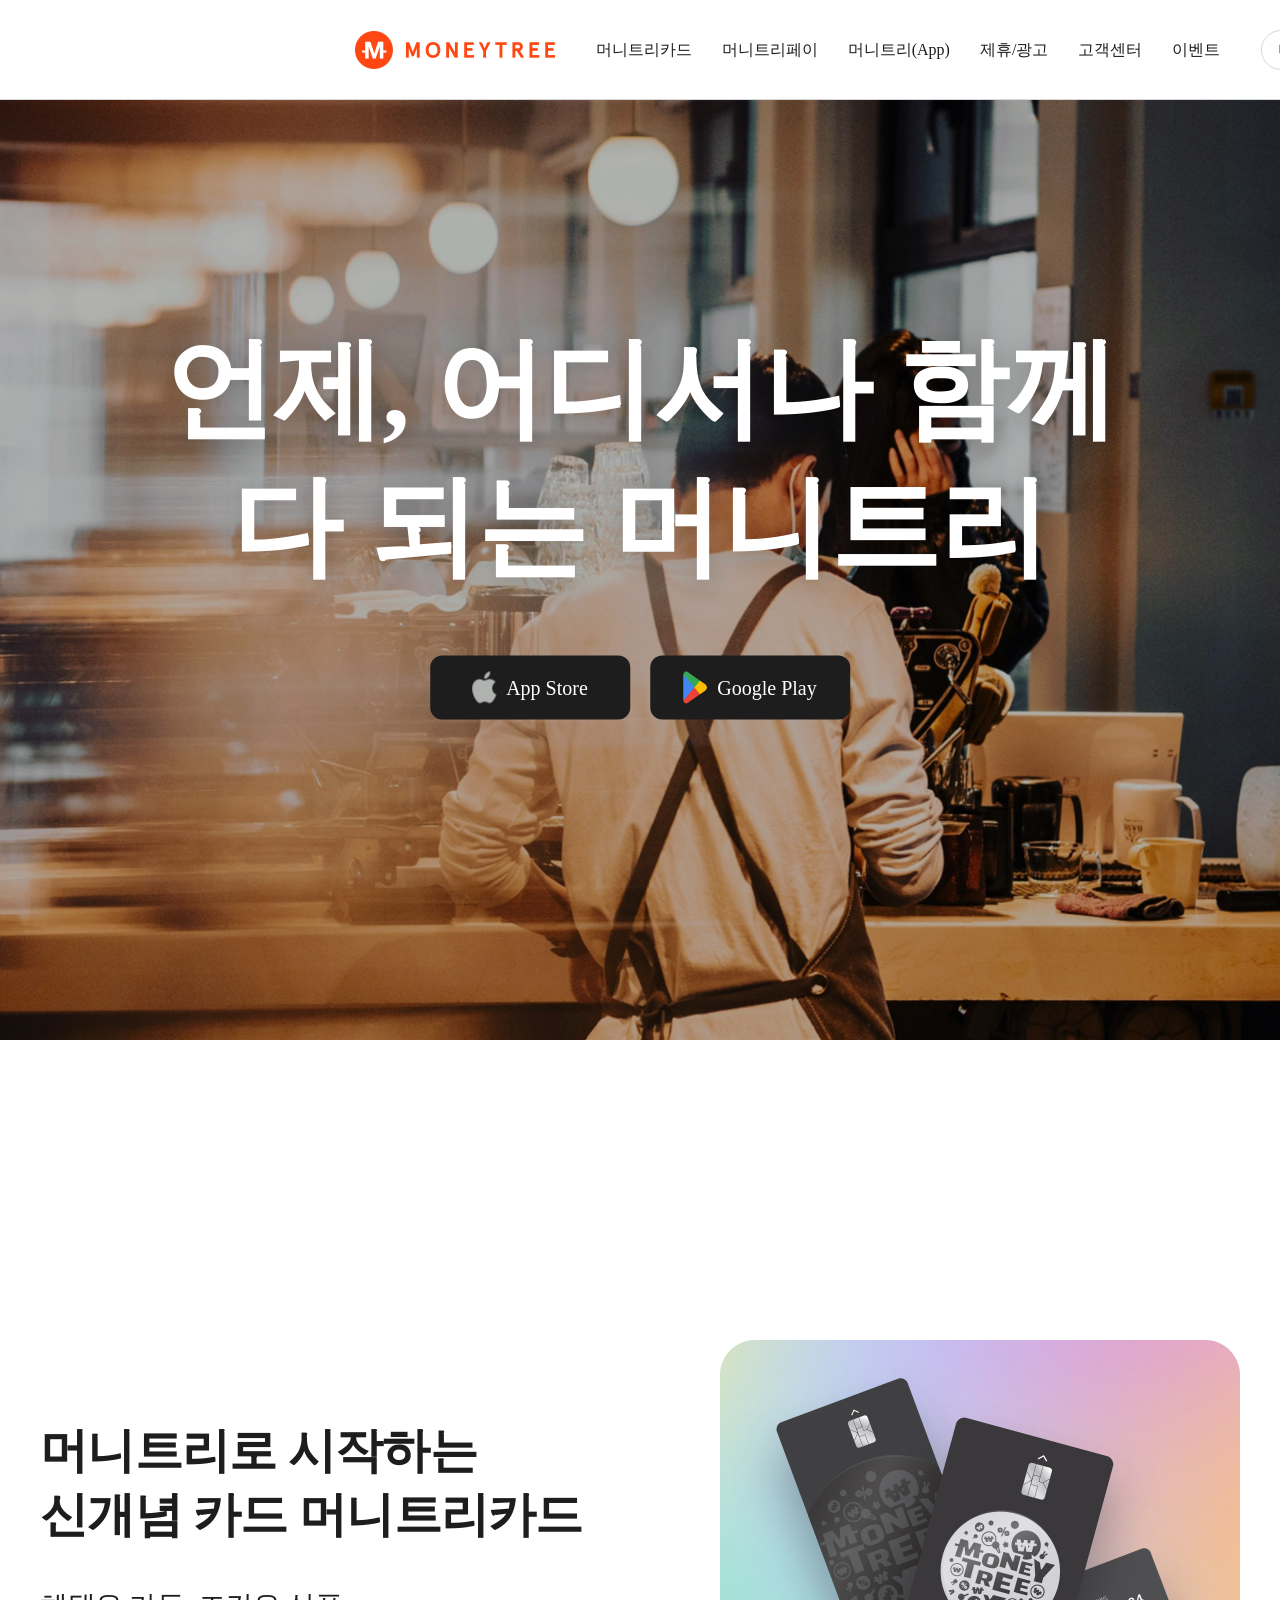
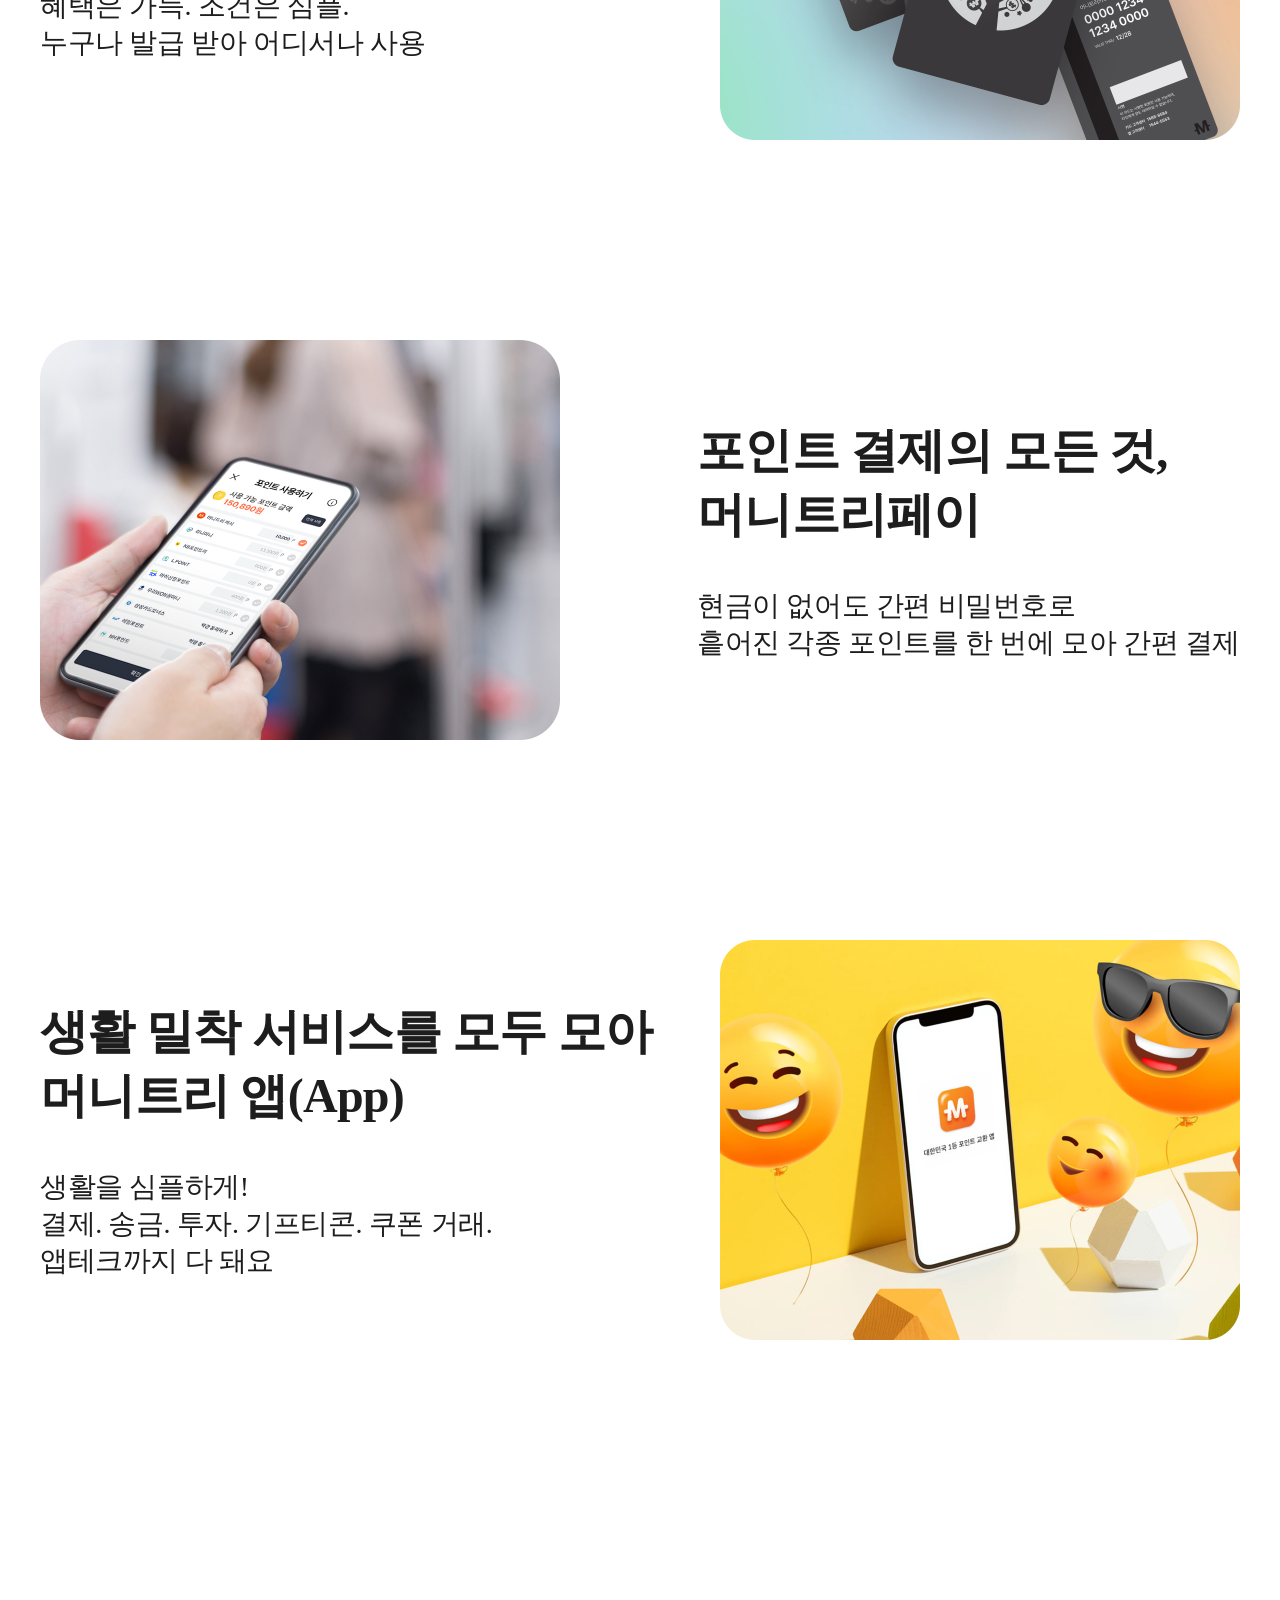
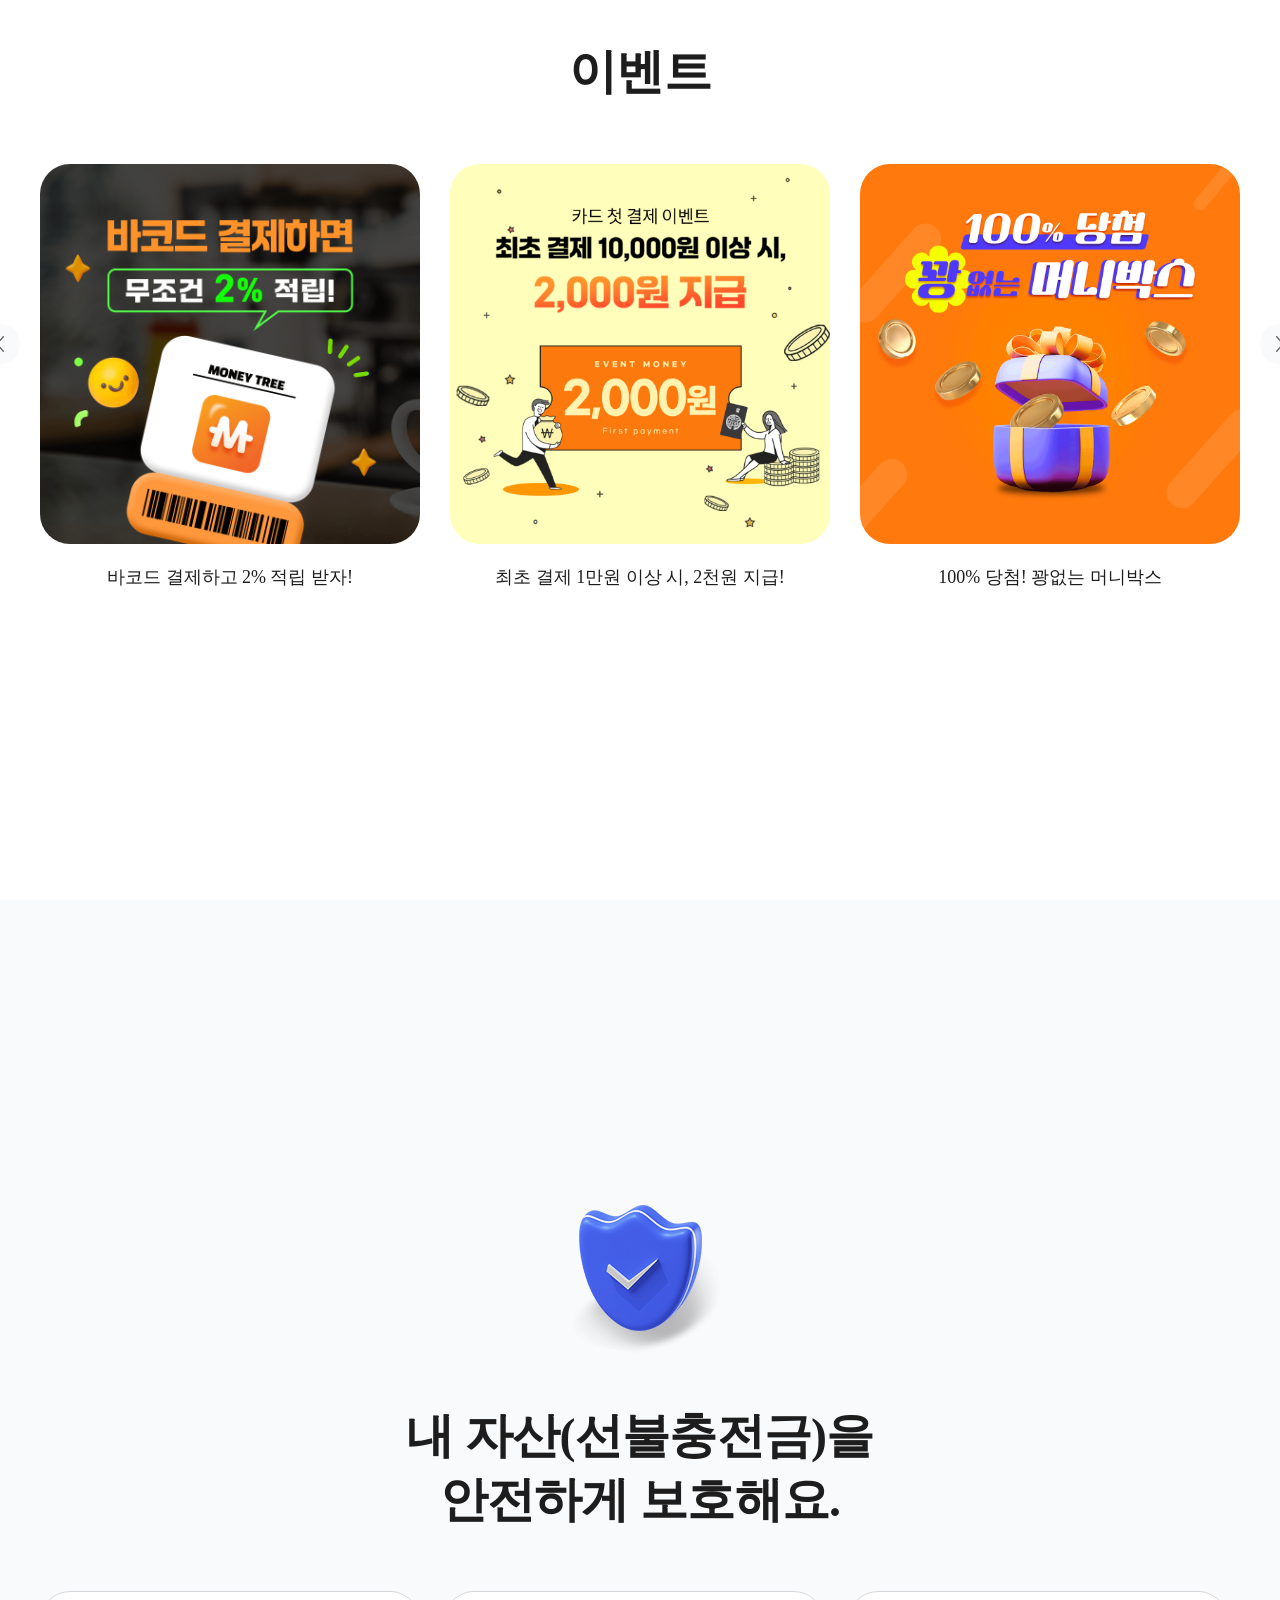
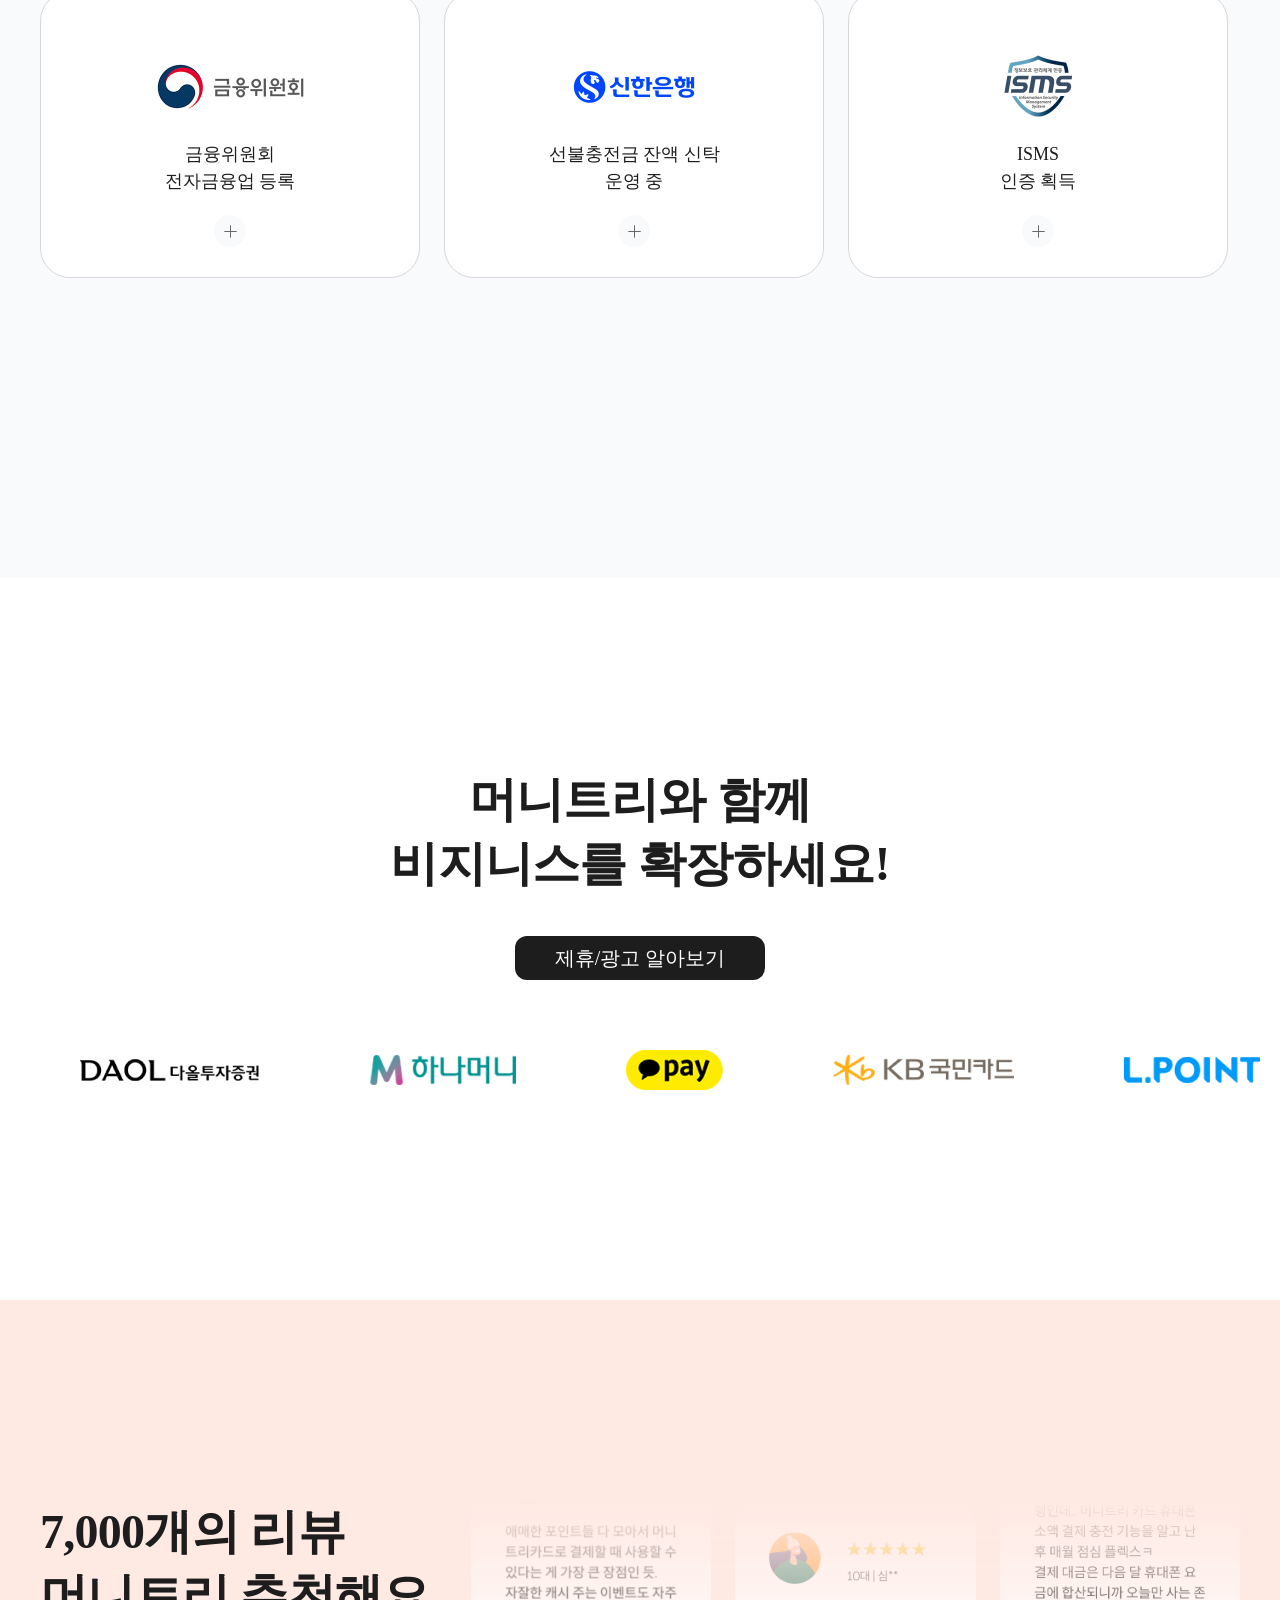
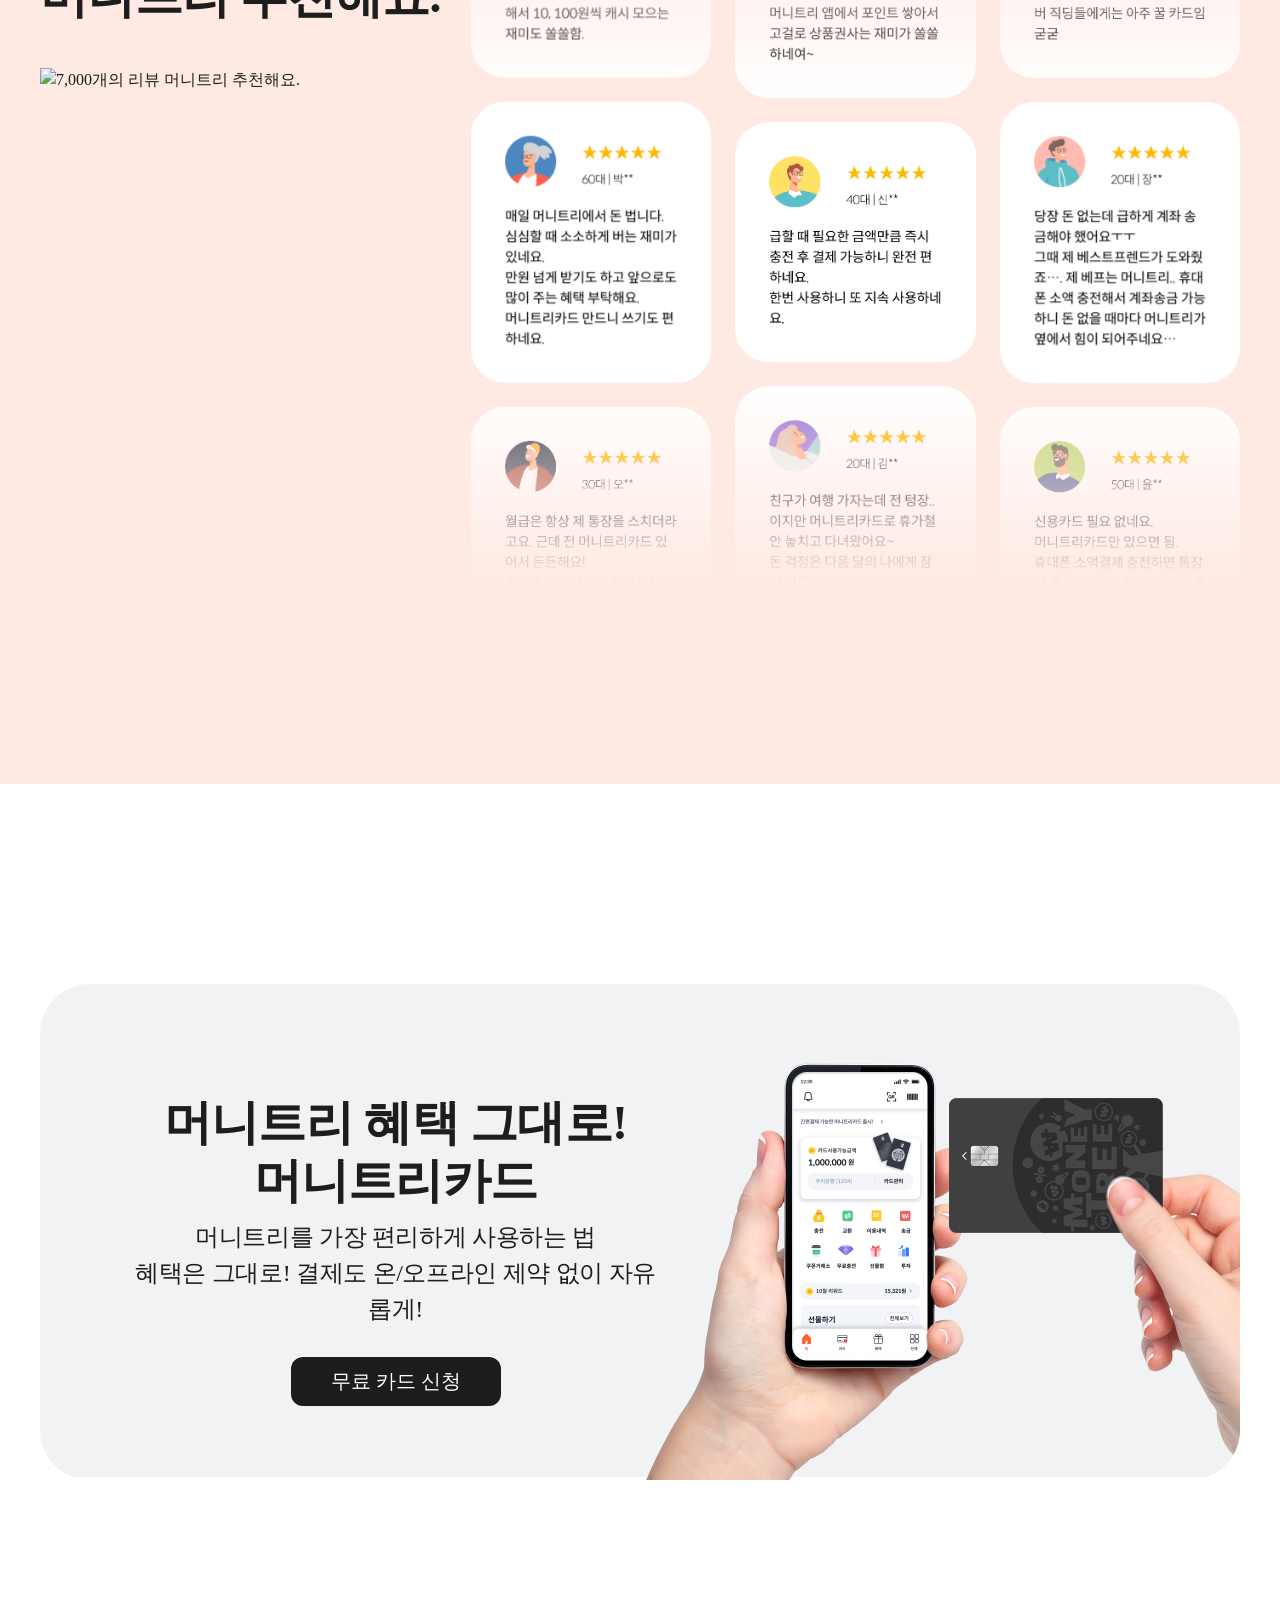
==== index.html @ 2eaa16f2 "Add files via upload" ====
<!DOCTYPE html>
<html lang="ko">

<head>
    <meta charset="UTF-8">
    <meta name="viewport" content="width=device-width, initial-scale=1.0">
    <title>머니트리</title>
    <link rel="stylesheet" href="css/main.css">
    <!-- Link Swiper's CSS -->
    <link rel="stylesheet" href="https://cdn.jsdelivr.net/npm/swiper@11/swiper-bundle.min.css" />
    <link href="https://unpkg.com/aos@2.3.1/dist/aos.css" rel="stylesheet">

    <script src="lib/jquery-3.7.1.min.js"></script>
    <!-- Swiper JS -->
    <script src="https://cdn.jsdelivr.net/npm/swiper@11/swiper-bundle.min.js"></script>
    <script src="https://unpkg.com/aos@2.3.1/dist/aos.js"></script>
    <script>
        $(function () {
            AOS.init({
                duration: 800
            });

            $('.section-03 .item_wrap .item a').on('click', function(){
                var $item = $(this).closest('.item');
                $item.find('.item_active').toggleClass('active');
                $(this).toggleClass('rotate');
                event.preventDefault();
            });//click end

            var swiper = new Swiper(".swiperMain", {
                effect: "fade",
                autoplay: {
                    delay: 3000,
                    disableOnInteraction: false,
                },
            });//swiperMain

            var swiper = new Swiper(".event_slide", {
                slidesPerView: 3,
                spaceBetween: 30,
                loop: true,
                navigation: {
                    nextEl: ".swiper-button-next",
                    prevEl: ".swiper-button-prev",
                },
            });//event_slide

            var swiper = new Swiper(".logo_slide", {
                autoplay: {
                    delay: 0,
                    disableOnInteraction: false,
                },
                slidesPerView: "auto",
                spaceBetween: 30,
                speed: 3000,
                loop: true
            });//logo_slide

            var swiper = new Swiper(".review_slide", {
                autoplay: {
                    delay: 0,
                    disableOnInteraction: false,
                },
                slidesPerView: "auto",
                spaceBetween: 24,
                direction: 'vertical',
                centeredSlides: true,
                freeMode: {
                    enabled: true
                },
                speed: 5000,
                loop: true,
            });//review_slide
        });//script end

    </script>
</head>

<body>
    <header class="header">
        <div class="inner">

            <h1 class="logo">
                <a href="#"><img src="img/logo.png" alt="머니트리"></a>
            </h1><!-- .logo end -->

            <nav class="nav">
                <ul class="gnb">
                    <li><a href="#">머니트리카드</a></li>
                    <li><a href="#">머니트리페이</a></li>
                    <li><a href="#">머니트리(App)</a></li>
                    <li><a href="#">제휴/광고</a></li>
                    <li><a href="#">고객센터</a></li>
                    <li><a href="#">이벤트</a></li>
                </ul><!-- .gnb end -->
            </nav><!-- .nav end -->

            <div class="btn_wrap">
                <a href="#">머니트리카드 신청</a>
                <a href="#">앱 다운로드</a>
            </div><!-- .btn_wrap end -->

        </div><!-- .inner end -->
    </header><!-- .header end -->

    <div class="main_visual">

        <!-- Swiper -->
        <div class="swiper swiperMain">
            <div class="swiper-wrapper">
                <div class="swiper-slide">
                    <img src="img/main_hero1.jpg" alt="언제, 어디서나 함께 다 되는 머니트리">
                </div>

                <div class="swiper-slide">
                    <img src="img/main_hero2.jpg" alt="언제, 어디서나 함께 다 되는 머니트리">
                </div>

                <div class="swiper-slide">
                    <img src="img/main_hero3.jpg" alt="언제, 어디서나 함께 다 되는 머니트리">
                </div>

                <div class="swiper-slide">
                    <img src="img/main_hero4.jpg" alt="언제, 어디서나 함께 다 되는 머니트리">
                </div>
            </div><!-- .swiper-wrapper end -->
        </div><!-- .swiperMain end -->

        <div class="main_text">
            <h2>언제, 어디서나 함께<br>
                다 되는 머니트리</h2>

            <div class="btn_wrap">
                <a href="#">
                    <img src="img/icon_appstore.png" alt="App Store">
                    <span>App Store</span>
                </a>

                <a href="#">
                    <img src="img/icon_playstore.png" alt="Google Play">
                    <span>Google Play</span>
                </a>
            </div><!-- .btn_wrap end -->
        </div><!-- .title_wrap end -->

    </div><!-- .main_visual end -->

    <section class="section section-01">
        <div class="inner item_wrap">

            <div data-aos="fade-up" class="item item-01">
                <div class="title">
                    <h3>머니트리로 시작하는 <br>
                        신개념 카드 머니트리카드</h3>
                    <p>혜택은 가득. 조건은 심플. <br>
                        누구나 발급 받아 어디서나 사용</p>
                </div><!-- .title end -->

                <div class="image">
                    <img src="img/sec01_01.jpg" alt="">
                </div><!-- .image end -->
            </div><!-- .item-01 end -->

            <div data-aos="fade-up" class="item item-02">
                <div class="title">
                    <h3>포인트 결제의 모든 것, <br>
                        머니트리페이</h3>
                    <p>현금이 없어도 간편 비밀번호로 <br>
                        흩어진 각종 포인트를 한 번에 모아 간편 결제</p>
                </div><!-- .title end -->

                <div class="image">
                    <img src="img/sec01_02.jpg" alt="">
                </div><!-- .image end -->
            </div><!-- .item-02 end -->

            <div data-aos="fade-up" class="item item-03">
                <div class="title">
                    <h3>생활 밀착 서비스를 모두 모아 <br> 머니트리 앱(App)</h3>
                    <p>생활을 심플하게! <br>
                        결제. 송금. 투자. 기프티콘. 쿠폰 거래. <br>
                        앱테크까지 다 돼요</p>
                </div><!-- .title end -->

                <div class="image">
                    <img src="img/sec01_03.jpg" alt="">
                </div><!-- .image end -->
            </div><!-- .item-03 end -->

        </div><!-- .inner end -->
    </section><!-- .section-01 end -->

    <section class="section section-02" data-aos="fade-up">
        <div class="inner">
            <div class="title">
                <h3>이벤트</h3>
            </div><!-- .title end -->

            <div class="item_wrap">
                <div class="swiper event_slide">
                    <div class="swiper-wrapper">
                        <div class="swiper-slide item">
                            <a href="#" class="item_inner">
                                <div class="item_img">
                                    <img src="img/sec02_01.png" alt="바코드 결제하고 2% 적립 받자!">
                                </div>
                                <div class="item_content">
                                    <p>바코드 결제하고 2% 적립 받자!</p>
                                </div>
                            </a>
                        </div>
                        <div class="swiper-slide item">
                            <a href="#" class="item_inner">
                                <div class="item_img">
                                    <img src="img/sec02_02.png" alt="최초 결제 1만원 이상 시, 2천원 지급!">
                                </div>
                                <div class="item_content">
                                    <p>최초 결제 1만원 이상 시, 2천원 지급!</p>
                                </div>
                            </a>
                        </div>
                        <div class="swiper-slide item">
                            <a href="#" class="item_inner">
                                <div class="item_img">
                                    <img src="img/sec02_03.png" alt="100% 당첨! 꽝없는 머니박스">
                                </div>
                                <div class="item_content">
                                    <p>100% 당첨! 꽝없는 머니박스</p>
                                </div>
                            </a>
                        </div>
                        <div class="swiper-slide item">
                            <a href="#" class="item_inner">
                                <div class="item_img">
                                    <img src="img/sec02_04.png" alt="카드 휴대폰 월 자동충전 이벤트">
                                </div>
                                <div class="item_content">
                                    <p>카드 휴대폰 월 자동충전 이벤트</p>
                                </div>
                            </a>
                        </div>
                        <div class="swiper-slide item">
                            <a href="#" class="item_inner">
                                <div class="item_img">
                                    <img src="img/sec02_05.png" alt="카드 백화점 상품권 구매 혜택">
                                </div>
                                <div class="item_content">
                                    <p>카드 백화점 상품권 구매 혜택</p>
                                </div>
                            </a>
                        </div>
                        <div class="swiper-slide item">
                            <a href="#" class="item_inner">
                                <div class="item_img">
                                    <img src="img/sec02_06.png" alt="NH포인트 사용하면 1% 재적립!">
                                </div>
                                <div class="item_content">
                                    <p>NH포인트 사용하면 1% 재적립!</p>
                                </div>
                            </a>
                        </div>
                        <div class="swiper-slide item">
                            <a href="#" class="item_inner">
                                <div class="item_img">
                                    <img src="img/sec02_07.png" alt="매일 매일 100% 당첨! 돌림판 이벤트!">
                                </div>
                                <div class="item_content">
                                    <p>매일 매일 100% 당첨! 돌림판 이벤트!</p>
                                </div>
                            </a>
                        </div>
                        <div class="swiper-slide item">
                            <a href="#" class="item_inner">
                                <div class="item_img">
                                    <img src="img/sec02_08.png" alt="세.상.쉬.운 휴대폰 결제!">
                                </div>
                                <div class="item_content">
                                    <p>세.상.쉬.운 휴대폰 결제!</p>
                                </div>
                            </a>
                        </div>
                        <div class="swiper-slide item">
                            <a href="#" class="item_inner">
                                <div class="item_img">
                                    <img src="img/sec02_09.png" alt="머니트리 친구초대 따블 이벤트!">
                                </div>
                                <div class="item_content">
                                    <p>머니트리 친구초대 따블 이벤트!</p>
                                </div>
                            </a>
                        </div>
                    </div><!-- .swiper-wrapper end -->
                </div><!-- .event_slide end -->

                <div class="event_nav_wrap">
                    <div class="swiper-button-prev nav_prev">
                        <img src="img/icon_arrow_prev.png" alt="">
                    </div>

                    <div class="swiper-button-next nav_next">
                        <img src="img/icon_arrow_next.png" alt="">
                    </div>
                </div><!-- .event_nav_wrap end -->
            </div><!-- .item_wrap end -->

        </div><!-- .inner end -->

    </section><!-- .section-02 end -->

    <section class="section section-03">
        <div class="inner">
            <div class="title">
                <img src="img/section3_img1.png" alt="내 자산(선불충전금)을 안전하게 보호해요.">
                <h3>내 자산(선불충전금)을<br>
                    안전하게 보호해요.</h3>
            </div><!-- .title end -->

            <div class="item_wrap">
                <div class="item">
                    <div class="item_normal">
                        <div class="item_logo">
                            <img src="img/safe_logo1.png" alt="">
                        </div><!-- .item_logo end -->

                        <p>금융위원회<br>
                            전자금융업 등록</p>

                        <a href="#" class="btn"><img src="img/icon_plus.png" alt=""></a>
                    </div><!-- .item_normal end -->

                    <div class="item_active">
                        <div>
                            <span>선불전자지급수단<br>
                                발행 및 관리업</span>
                        </div>
                    </div><!-- .item_active end -->
                </div><!-- .item end -->

                <div class="item">
                    <div class="item_normal">
                        <div class="item_logo">
                            <img src="img/safe_logo2.png" alt="">
                        </div><!-- .item_logo end -->

                        <p>선불충전금 잔액 신탁<br>
                            운영 중
                        </p>

                        <a href="#" class="btn"><img src="img/icon_plus.png" alt=""></a>
                    </div><!-- .item_normal end -->

                    <div class="item_active">
                        <div>
                            <span>특정금전신탁계약 체결<br>
                                위탁자 : 갤럭시아머니트리(주)<br>
                                수탁자 : 주식회사 신한은행</span>
                        </div>
                    </div><!-- .item_active end -->
                </div><!-- .item end -->

                <div class="item">
                    <div class="item_normal">
                        <div class="item_logo">
                            <img src="img/safe_logo3.png" alt="">
                        </div><!-- .item_logo end -->

                        <p>ISMS <br>
                            인증 획득</p>

                        <a href="#" class="btn"><img src="img/icon_plus.png" alt=""></a>
                    </div><!-- .item_normal end -->

                    <div class="item_active">
                        <div>
                            <span>ISMS 인증</span>
                            <span class="small">ISMS란? 한국인터넷진흥원(KISA)이 주관하는 국내 최고 수준의 정보보호 관리체계 인증 중 하나입니다</span>
                        </div>
                    </div><!-- .item_active end -->
                </div><!-- .item end -->
            </div><!-- .item_wrap end -->
        </div><!-- .inner end -->
    </section><!-- .section-03 end -->

    <section class="section section-04">
        <div class="inner" data-aos="fade-up">
            <div class="title">
                <h3>머니트리와 함께<br>
                    비지니스를 확장하세요!</h3>
            </div><!-- .title end -->

            <a href="#" class="btn_color">제휴/광고 알아보기</a>
        </div><!-- .inner end -->

        <div class="image_box" data-aos="fade-up">
            <div class="swiper logo_slide">
                <div class="swiper-wrapper">
                    <div class="swiper-slide partner_logo logo1">
                        <img src="img/new_partner_logo1.png" alt="">
                    </div>
                    <div class="swiper-slide partner_logo logo2">
                        <img src="img/new_partner_logo2.png" alt="">
                    </div>
                    <div class="swiper-slide partner_logo logo3">
                        <img src="img/new_partner_logo3.png" alt="">
                    </div>
                    <div class="swiper-slide partner_logo logo4">
                        <img src="img/new_partner_logo4.png" alt="">
                    </div>
                    <div class="swiper-slide partner_logo logo5">
                        <img src="img/new_partner_logo5.png" alt="">
                    </div>
                    <div class="swiper-slide partner_logo logo6">
                        <img src="img/new_partner_logo6.png" alt="">
                    </div>
                    <div class="swiper-slide partner_logo logo7">
                        <img src="img/new_partner_logo7.png" alt="">
                    </div>
                    <div class="swiper-slide partner_logo logo8">
                        <img src="img/new_partner_logo8.png" alt="">
                    </div>
                    <div class="swiper-slide partner_logo logo9">
                        <img src="img/new_partner_logo9.png" alt="">
                    </div>
                    <div class="swiper-slide partner_logo logo10">
                        <img src="img/new_partner_logo10.png" alt="">
                    </div>
                    <div class="swiper-slide partner_logo logo11">
                        <img src="img/new_partner_logo11.png" alt="">
                    </div>
                    <div class="swiper-slide partner_logo logo12">
                        <img src="img/new_partner_logo12.png" alt="">
                    </div>
                    <div class="swiper-slide partner_logo logo13">
                        <img src="img/new_partner_logo13.png" alt="">
                    </div>
                    <div class="swiper-slide partner_logo logo1">
                        <img src="img/new_partner_logo1.png" alt="">
                    </div>
                    <div class="swiper-slide partner_logo logo2">
                        <img src="img/new_partner_logo2.png" alt="">
                    </div>
                    <div class="swiper-slide partner_logo logo3">
                        <img src="img/new_partner_logo3.png" alt="">
                    </div>
                    <div class="swiper-slide partner_logo logo4">
                        <img src="img/new_partner_logo4.png" alt="">
                    </div>
                    <div class="swiper-slide partner_logo logo5">
                        <img src="img/new_partner_logo5.png" alt="">
                    </div>
                    <div class="swiper-slide partner_logo logo6">
                        <img src="img/new_partner_logo6.png" alt="">
                    </div>
                    <div class="swiper-slide partner_logo logo7">
                        <img src="img/new_partner_logo7.png" alt="">
                    </div>
                    <div class="swiper-slide partner_logo logo8">
                        <img src="img/new_partner_logo8.png" alt="">
                    </div>
                    <div class="swiper-slide partner_logo logo9">
                        <img src="img/new_partner_logo9.png" alt="">
                    </div>
                    <div class="swiper-slide partner_logo logo10">
                        <img src="img/new_partner_logo10.png" alt="">
                    </div>
                    <div class="swiper-slide partner_logo logo11">
                        <img src="img/new_partner_logo11.png" alt="">
                    </div>
                    <div class="swiper-slide partner_logo logo12">
                        <img src="img/new_partner_logo12.png" alt="">
                    </div>
                    <div class="swiper-slide partner_logo logo13">
                        <img src="img/new_partner_logo13.png" alt="">
                    </div>
                </div><!-- .swiper-wrapper end -->
            </div><!-- .logo_slide end -->
        </div><!-- .image_box end -->

    </section><!-- .section-04 end -->

    <section class="section section-05">
        <div class="inner">
            <div class="text_wrap" data-aos="fade-right">
                <div class="title">
                    <h3>7,000개의 리뷰<br>
                        머니트리 추천해요.</h3>
                </div><!-- .title end -->

                <div class="image">
                    <img src="img/section05_img.png" alt="7,000개의 리뷰 머니트리 추천해요.">
                </div><!-- .image end -->
            </div><!-- .text_wrap end -->

            <div class="item_wrap" data-aos="fade-left">
                <div class="swiper review_slide">
                    <div class="swiper-wrapper slide slide1">
                        <div class="swiper-slide review_item"><img src="img/review_img1-1.png" alt="7,000개의 리뷰"></div>
                        <div class="swiper-slide review_item"><img src="img/review_img1-2.png" alt="7,000개의 리뷰"></div>
                        <div class="swiper-slide review_item"><img src="img/review_img1-3.png" alt="7,000개의 리뷰"></div>
                        <div class="swiper-slide review_item"><img src="img/review_img1-4.png" alt="7,000개의 리뷰"></div>
                        <div class="swiper-slide review_item"><img src="img/review_img1-1.png" alt="7,000개의 리뷰"></div>
                        <div class="swiper-slide review_item"><img src="img/review_img1-2.png" alt="7,000개의 리뷰"></div>
                        <div class="swiper-slide review_item"><img src="img/review_img1-3.png" alt="7,000개의 리뷰"></div>
                        <div class="swiper-slide review_item"><img src="img/review_img1-4.png" alt="7,000개의 리뷰"></div>
                    </div><!-- slide1 end -->
                </div><!-- .review_slide_wrap -->

                <div class="swiper review_slide">
                    <div class="swiper-wrapper slide slide2">
                        <div class="swiper-slide review_item"><img src="img/review_img2-1.png" alt="7,000개의 리뷰"></div>
                        <div class="swiper-slide review_item"><img src="img/review_img2-2.png" alt="7,000개의 리뷰"></div>
                        <div class="swiper-slide review_item"><img src="img/review_img2-3.png" alt="7,000개의 리뷰"></div>
                        <div class="swiper-slide review_item"><img src="img/review_img2-4.png" alt="7,000개의 리뷰"></div>
                        <div class="swiper-slide review_item"><img src="img/review_img2-1.png" alt="7,000개의 리뷰"></div>
                        <div class="swiper-slide review_item"><img src="img/review_img2-2.png" alt="7,000개의 리뷰"></div>
                        <div class="swiper-slide review_item"><img src="img/review_img2-3.png" alt="7,000개의 리뷰"></div>
                        <div class="swiper-slide review_item"><img src="img/review_img2-4.png" alt="7,000개의 리뷰"></div>
                    </div><!-- .slide2 end -->
                </div><!-- .review_slide_wrap -->

                <div class="swiper review_slide">
                    <div class="swiper-wrapper slide slide3">
                        <div class="swiper-slide review_item"><img src="img/review_img3-1.png" alt="7,000개의 리뷰"></div>
                        <div class="swiper-slide review_item"><img src="img/review_img3-2.png" alt="7,000개의 리뷰"></div>
                        <div class="swiper-slide review_item"><img src="img/review_img3-3.png" alt="7,000개의 리뷰"></div>
                        <div class="swiper-slide review_item"><img src="img/review_img3-4.png" alt="7,000개의 리뷰"></div>
                        <div class="swiper-slide review_item"><img src="img/review_img3-1.png" alt="7,000개의 리뷰"></div>
                        <div class="swiper-slide review_item"><img src="img/review_img3-2.png" alt="7,000개의 리뷰"></div>
                        <div class="swiper-slide review_item"><img src="img/review_img3-3.png" alt="7,000개의 리뷰"></div>
                        <div class="swiper-slide review_item"><img src="img/review_img3-4.png" alt="7,000개의 리뷰"></div>
                    </div><!-- .slide3 end -->
                </div><!-- .review_slide end -->
            </div><!-- .item_wrap end -->
        </div><!-- .inner end -->
    </section><!-- .sectin-05 end -->

    <section class="section section-06" data-aos="fade-up">
        <div class="inner">
            <div class="image">
                <img src="img/section06_banner_bg.jpg" alt="머니트리 혜택 그대로! 머니트리카드">
            </div><!-- .image end -->

            <div class="text_wrap title">
                <h3>머니트리 혜택 그대로!<br>
                    머니트리카드</h3>

                <p>머니트리를 가장 편리하게 사용하는 법<br>
                    혜택은 그대로! 결제도 온/오프라인 제약 없이 자유롭게!</p>

                <a href="#" class="btn_color">무료 카드 신청</a>
            </div><!-- .text_wrap end -->
        </div><!-- .inner end -->
    </section><!-- .section-06 end -->
</body>

</html>
---- css/main.css ----
@charset "utf-8";
@import url(//spoqa.github.io/spoqa-han-sans/css/SpoqaHanSansNeo.css);

* {
    margin: 0;
    padding: 0;
    box-sizing: border-box;
}

a {
    text-decoration: none;
    color: inherit;
}

li {
    list-style: none;
}

body {
    font-family: 'Spoqa Han Sans Neo';
    font-weight: 400;
    line-height: 1.5;
    color: #1d1d1e;
    font-size: 16px;
    overflow-x: hidden;
}

.section {
    padding-top: 300px
}

.section .inner {
    max-width: 1230px;
    margin: 0 auto;
    padding: 0 15px;
}

.section .title h3 {
    font-size: 48px;
    font-weight: 700;
    line-height: 1.33;
    letter-spacing: -0.72px;
}

.btn_color {
    display: inline-block;
    align-items: center;
    transition: 0.3s;
    padding: 12px 40px;

    border-radius: 12px;
    background-color: #1d1d1e;
    color: #fff;
    font-size: 20px;
    font-weight: 500;
    line-height: 1;
}

.btn_color:hover {
    background-color: #ff6b00;
}

/* header */
.header {
    width: 100%;
    height: 100px;
    background-color: #fff;
    border-bottom: 1px solid #d7d7dc;
    position: fixed;
    top: 0;
    left: 0;
    z-index: 999;
}

.header .inner {
    max-width: 1230px;
    width: 100%;
    height: 100%;

    margin: 0 340px;
    padding: 0 15px;
    display: flex;
    align-items: center;
    justify-content: space-between;
}

.header .inner .logo {
    max-width: 200px;
}

.header .inner .logo img {
    max-width: 200px;
    display: block;
}

.header .inner .nav {
    height: 100%;
}

.header .inner .nav .gnb {
    display: flex;
    column-gap: 30px;
    height: 100%;
}

.header .inner .nav .gnb li {
    font-size: 16px;
    height: 100%;
}

.header .inner .nav .gnb li a {
    display: block;
    height: 100%;
    align-content: center;
}

.header .inner .nav .gnb li a:hover {
    font-weight: 700;
}

.header .inner .btn_wrap {
    display: flex;
    gap: 10px;
}

.header .inner .btn_wrap a {
    height: 40px;
    border: 1px solid #d7d7dc;
    border-radius: 50px;
    display: flex;
    padding: 0 16px;
    align-items: center;
    font-weight: 500;
    transition: 0.3s;
}

.header .inner .btn_wrap a:first-child:hover {
    background-color: #1d1d1e;
    color: #fff;
}

.header .inner .btn_wrap a:last-child {
    background-color: #1d1d1e;
    color: #fff;
}

.header .inner .btn_wrap a:last-child:hover {
    background-color: #ff6b00;
}


/* .main_visual */
.main_visual {
    width: 100vw;
    position: relative;
    padding-top: 100px;
    overflow-x: hidden;
}

.main_visual .swiperMain .swiper-slide {
    height: 940px;
}

.main_visual .swiperMain .swiper-slide img {
    width: 100%;
    height: 100%;
    object-fit: cover;
}

.main_visual .main_text {
    position: absolute;
    top: 50%;
    left: 50%;
    transform: translate(-50%, -50%);
    z-index: 1;
    white-space: nowrap;
}

.main_visual .main_text h2 {
    font-size: 110px;
    font-weight: 700;
    color: #fff;
    text-align: center;
    text-shadow: 0 4px 27px rgba(0, 0, 0, 0.25);

    line-height: 1.25;
    letter-spacing: -1px;
    user-select: none;
}

.main_visual .main_text .btn_wrap {
    height: 64px;
    margin-top: 60px;
    display: flex;
    justify-content: center;
    gap: 20px;
}

.main_visual .main_text .btn_wrap a {
    max-width: 200px;
    width: 100%;
    display: flex;
    gap: 10px;
    justify-content: center;
    background-color: #1d1d1e;
    align-items: center;
    border-radius: 12px;
    transition: 0.3s;
}

.main_visual .main_text .btn_wrap a:hover {
    background-color: #ff6b00;
}

.main_visual .main_text .btn_wrap img {
    width: 24px;
}

.main_visual .main_text .btn_wrap a span {
    color: #fff;
    font-size: 20px;
    font-weight: 500;
}

/* .section-01 */
.section-01 {
    padding-bottom: 100px;
    padding: 300px 0 100px;
}

.section-01 .inner .item {
    display: flex;
    gap: 30px;
    justify-content: space-between;
    align-items: center;
    margin-bottom: 200px;
}

.section-01 .inner .item-02 .title {
    order: 1;
}

.section-01 .inner .item .title {
    white-space: nowrap;
    line-height: 1.33;
    letter-spacing: -0.72px;
}

.section-01 .inner .item .title p {
    margin-top: 40px;
    font-size: 28px;
    letter-spacing: -0.4px;
}

.section-01 .inner .item .image {
    max-width: 520px;
    width: 100%;
}

.section-01 .inner .item .image img {
    width: 100%;
}

@media screen and (max-width:992px) {
    .section .title h3 {
        font-size: 25px;
    }

    .section-01 .inner {
        padding: 100px 0 0;
        margin: 0;
    }

    .section-01 .inner .item {
        max-width: 992px;
        padding: 0 20px;
        flex-direction: column;
        align-items: start;
        gap: 15px;
    }

    .section-01 .inner .item .image {
        max-width: 100%;
        order: -1;
    }

    .section-01 .inner .item .title p {
        font-size: 19px;
        margin-top: 20px;
    }
}

/* .section-02 */
.section-02 {
    padding-top: 0;
}

.section-02 .inner {
    text-align: center;
    padding-bottom: 309px;
}

.section-02 .inner .title {
    margin-bottom: 60px;
}

.section-02 .item_wrap {
    position: relative;
}

.section-02 .inner .event_slide {
    width: 100%;
}

.section-02 .inner .event_slide .item {
    width: 380px;
    margin-right: 30px;
}

.section-02 .inner .event_slide .item_img {
    border-radius: 30px;
    overflow: hidden;
}

.section-02 .inner .event_slide .item img {
    width: 100%;
    object-fit: cover;
    display: block;
    transition: 0.5s;
}

.section-02 .inner .event_slide .item .item_content {
    padding: 20px;
    padding-bottom: 0;
    font-size: 18px;
}

.section-02 .event_slide .item_inner:hover img {
    transform: scale(1.1);
}

.section-02 .swiper-button-next,
.section-02 .swiper-button-prev {
    top: 160px;
    margin-top: 0;
}

.section-02 .swiper-button-next,
.section-02 .swiper-button-prev:hover {
    background-color: #e0e0e0;
}

.section-02 .swiper-button-prev {
    left: -60px;
}

.section-02 .swiper-button-next {
    right: -60px;
}

.section-02 .swiper-button-prev:after,
.section-02 .swiper-button-next:after {
    display: none;
}


.section-02 .event_nav_wrap img {
    max-width: 8px;
}

.section-02 .event_nav_wrap>div {
    width: 40px;
    height: 40px;
    border-radius: 50%;
    background-color: #f9fafb;
}


/* section-03 */
.section-03 {
    background-color: #f9fafb;
    padding: 300px 0;
}

.section-03 .title {
    max-width: 1230px;
    width: 100%;
    margin-bottom: 60px;
}

.section-03 .title img {
    display: block;
    margin: 0 auto 44px;
    max-width: 160px;
}

.section-03 .title h3 {
    text-align: center;
}

.section-03 .item_wrap {
    display: flex;
    gap: 24px;
}

.section-03 .item_wrap .item {
    padding: 60px 0 30px;
    border: 1px solid #d7d7dc;
    border-radius: 30px;
    background-color: #fff;
    width: calc(33% - 16px);
    position: relative;
}

.section-03 .item_wrap .item .item_logo {
    max-width: 160px;
    margin: 0 auto 12px;
}

.section-03 .item_wrap .item .item_logo img {
    width: 100%;
}

.section-03 .item_wrap .item p {
    font-size: 18px;
    margin-bottom: 20px;
    text-align: center;
}

.section-03 .item_wrap .item a {
    width: 32px;
    height: 32px;
    margin: 0 auto;
    display: flex;
    align-items: center;
    justify-content: center;

    background-color: #f9fafb;
    border-radius: 100%;
    position: relative;
    z-index: 9;
    transition: 0.3s;
}

.section-03 .item_wrap .item a.rotate {
    transform: rotate(225deg);
}

.section-03 .item_wrap .item a img {
    max-width: 17px;
    display: block;
}

.section-03 .item_wrap .item .item_active {
    width: 100%;
    height: 100%;
    position: absolute;
    top: 0;
    left: 0;
    padding: 60px 40px 110px;

    background-color: #7f91e8;
    border-radius: 30px;
    text-align: center;
    display: flex;
    flex-wrap: wrap;
    align-items: center;
    justify-content: center;
    opacity: 0;
    transition: 0.3s;
}

.section-03 .item_wrap .item .item_active.active {
    opacity: 1;
}
.section-03 .item_wrap .item .item_active div {
    height: 100%;
    display: flex;
    flex-direction: column;
    align-items: center;
    justify-content: center;
}
.section-03 .item_wrap .item:last-of-type .item_active div {
    justify-content: space-between;
}

.section-03 .item_wrap .item .item_active span {
    font-size: 18px;
    color: #fff;
}

.section-03 .item_wrap .item .item_active .small {
    font-size: 14px;
    font-weight: 300;
}

/* section-04 */
.section-04 {
    padding: 190px 0 200px;
}

.section-04 .inner {
    margin-bottom: 60px;
    text-align: center;
}


.section-04 .inner .btn_color {
    margin-top: 40px;
}

.section-04 .inner .btn a:hover {
    background-color: #ff6b00;
}

.section-04 .image_box .swiper-wrapper {
    width: 100%;
    transition-timing-function: linear;
}

.section-04 .image_box .swiper-wrapper .swiper-slide {
    width: auto;
    max-height: 60px;
    height: 100%;
    margin-left: 80px;
}

.section-04 .image_box .swiper-wrapper .swiper-slide img {
    height: 100%;
}

/* .section-05 */
.section-05 {
    background-color: #ffe9e3;
    padding: 200px 15px;
}

.section-05 .inner {
    display: flex;
    justify-content: space-between;
    gap: 30px;
}

.section-05 .inner .text_wrap {
    flex-shrink: 0;
    text-align: left;
}

.section-05 .inner .text_wrap .image {
    max-width: 320px;
    margin-top: 40px;
}

.section-05 .item_wrap {
    max-height: 684px;
    display: flex;
    gap: 24px;
}

.section-05 .item_wrap::before {
    content: '';
    height: 200px;
    width: 100%;
    position: absolute;
    top: 0;
    display: block;
    z-index: 99;
    background-image: linear-gradient(to top, rgba(255, 233, 227, 0), #ffe9e3);
}

.section-05 .item_wrap::after {
    content: '';
    height: 200px;
    width: 100%;
    position: absolute;
    bottom: 0;
    display: block;
    z-index: 99;
    background-image: linear-gradient(to bottom, rgba(255, 233, 227, 0), #ffe9e3);
}

.section-05 .review_slide {}

.section-05 .review_slide .slide {}

.section-05 .review_slide .review_item {
    border-radius: 40px;
    height: auto;
}

.section-05 .review_slide .review_item:hover {
    box-shadow: 0 12px 20px 0 rgba(0, 0, 0, 0.1);
}

.section-05 .review_slide .review_item img {
    display: block;
    max-width: 100%;
    object-fit: cover;
}


/* section-06 */
.section-06 {
    padding: 200px 0;
}

.section-06 .inner {
    position: relative;
}

.section-06 .inner .image {
    width: 100%;
    border-radius: 50px;
    overflow: hidden;
}

.section-06 blockquote,
body,
canvas,
caption,
center,
cite,
code,
dd,
del,
details,
dfn,
div,
dl,
dt,
em,
embed,
fieldset,
figcaption,
figure,
footer,
form,
h1,
h2,
h3,
h4,
h5,
h6,
header,
hgroup,
html,
i,
iframe,
img,
ins,
kbd,
label,
legend,
li,
main,
mark,
menu,
nav,
object,
ol,
output,
p,
pre,
q,
ruby,
s,
samp,
section,
small,
span,
strike,
strong,
sub,
summary,
sup,
table,
tbody,
td,
tfoot,
th,
thead,
time,
tr,
tt,
u,
ul,
var,
video {
    margin: 0;

    .inner .image img {
        width: 100%;
        height: 100%;
        object-fit: cover;
        display: block;
    }

    .section-06 .inner .title {
        max-width: 711px;
        width: 100%;
        position: absolute;
        top: 0;
        left: 15px;
        padding: 110px 90px;
        flex-shrink: 0;

        text-align: center;
    }

    .section-06 .inner .title h3 {
        line-height: 1.2;
        letter-spacing: -0.7px;
    }

    .section-06 .inner .title p {
        margin-top: 10px;
        font-size: 24px;
        letter-spacing: -0.36px;
    }

    .section-06 .inner .title a {
        margin-top: 30px;
        line-height: 1.25;
    }
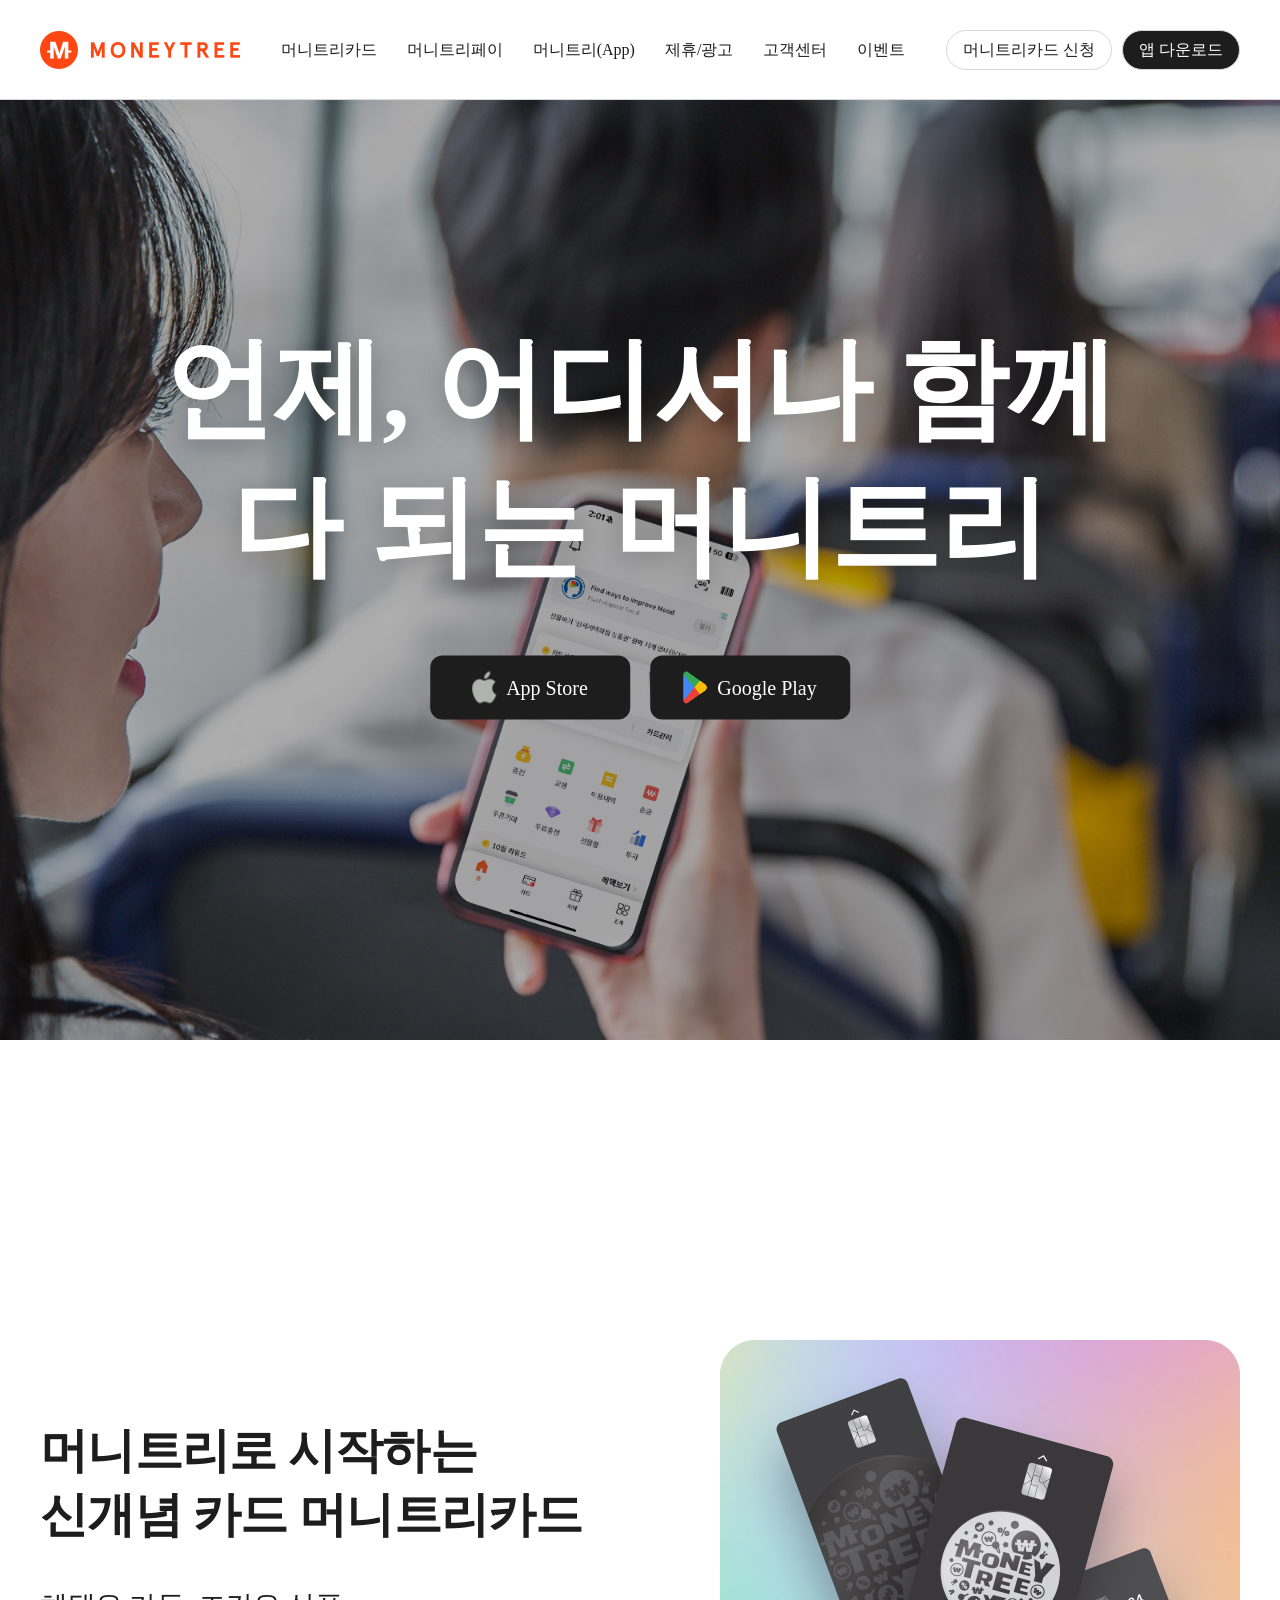
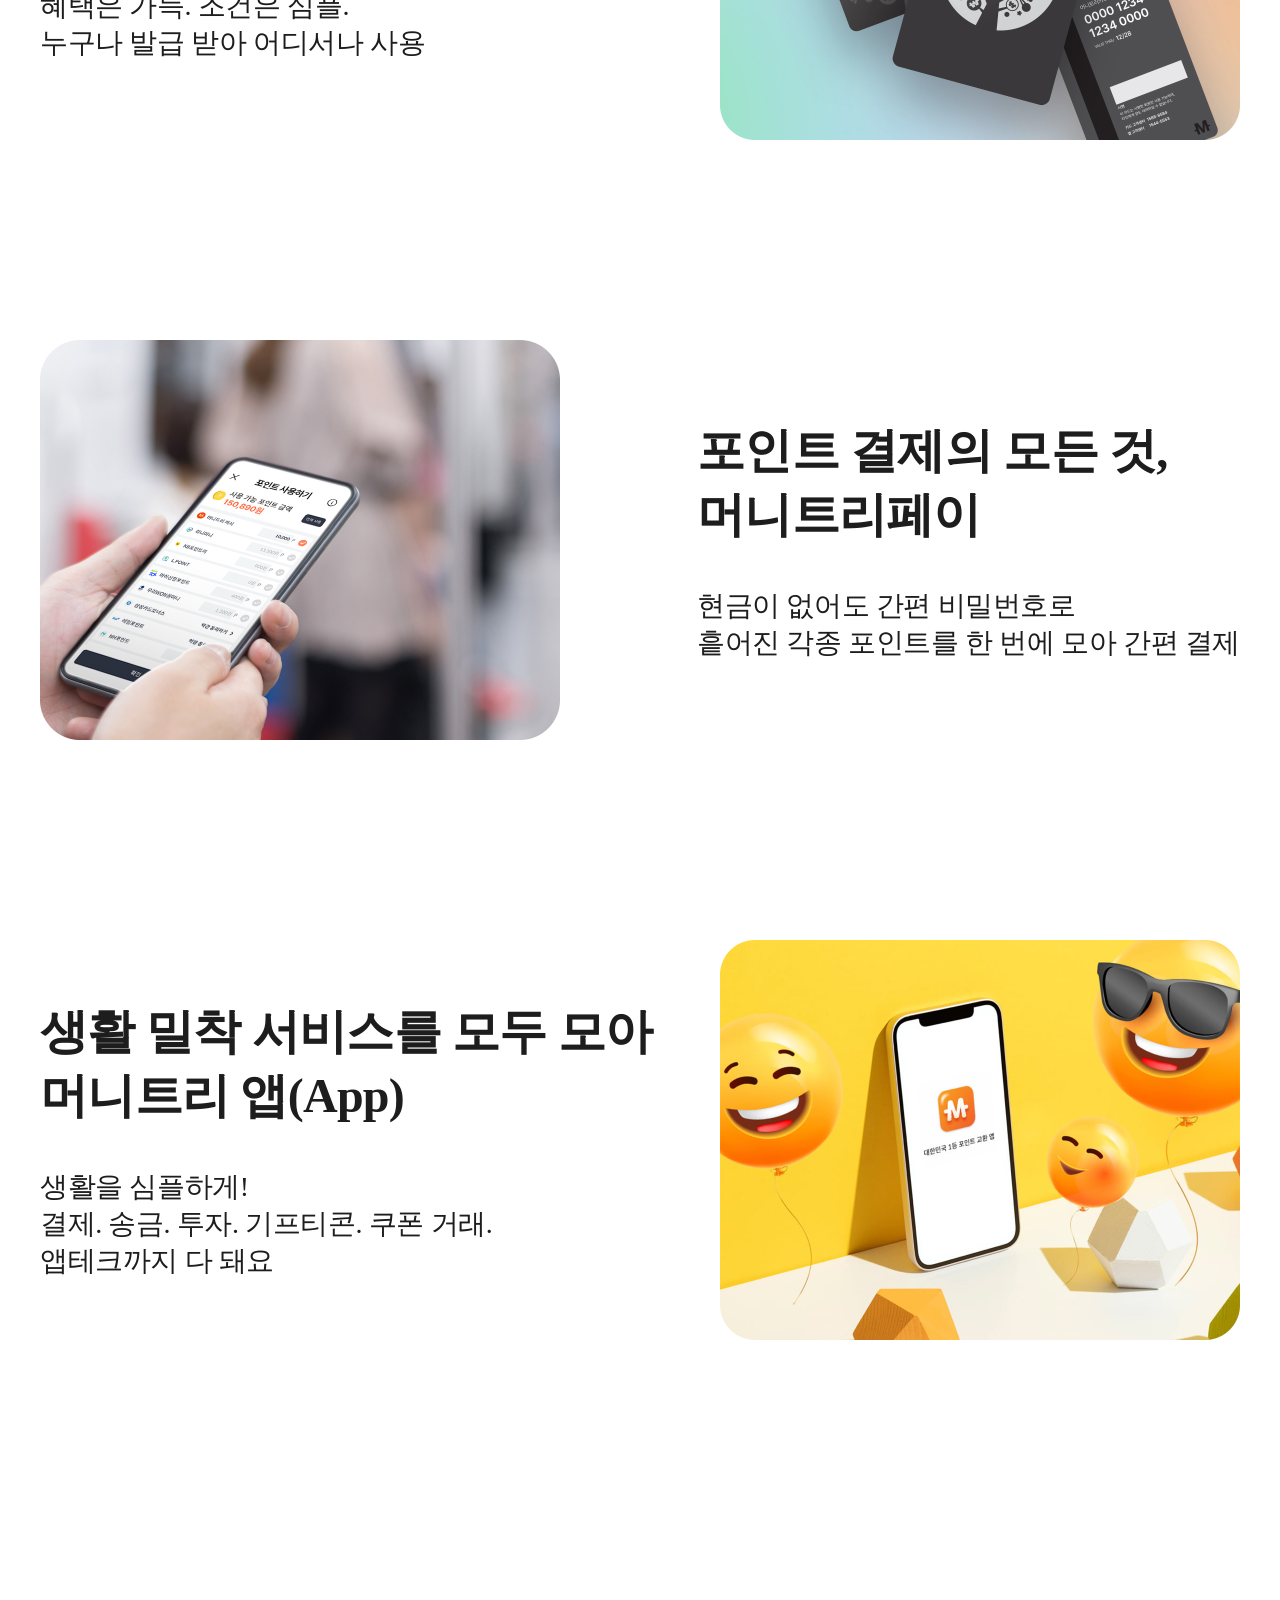
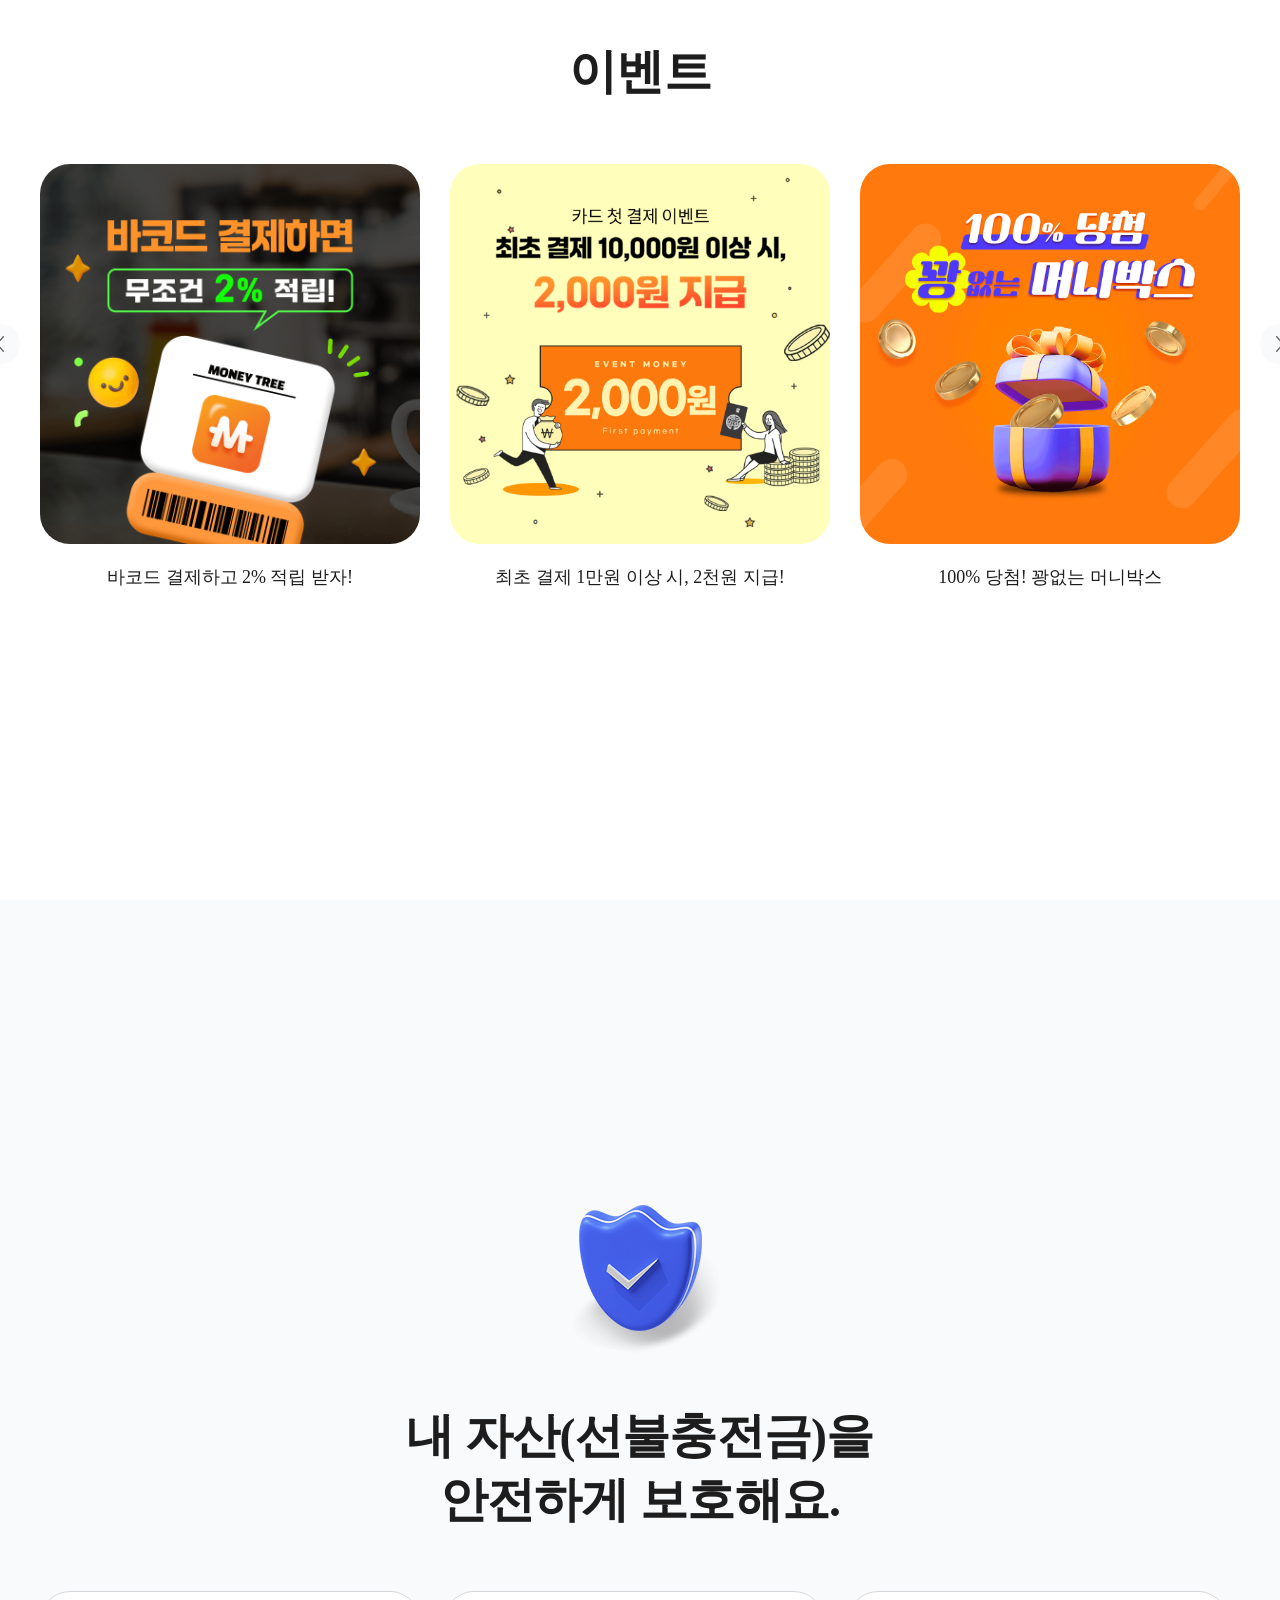
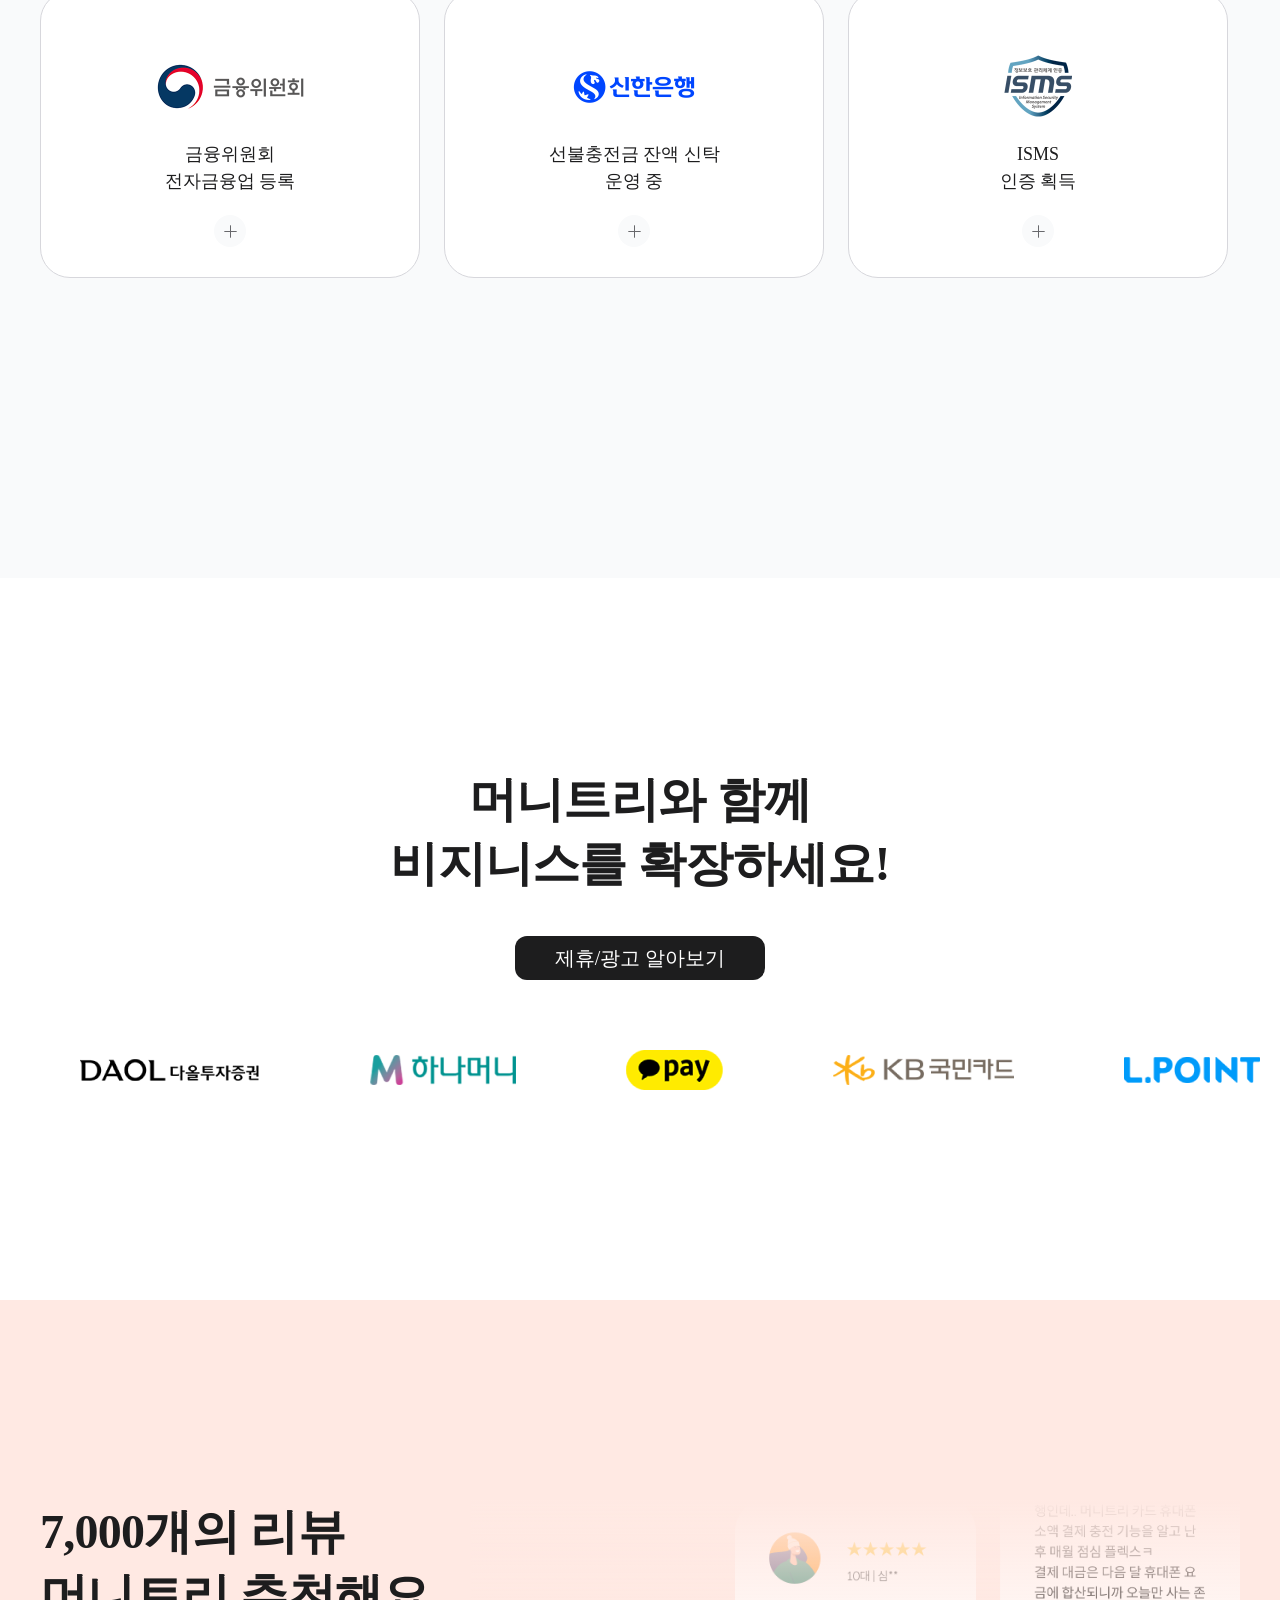
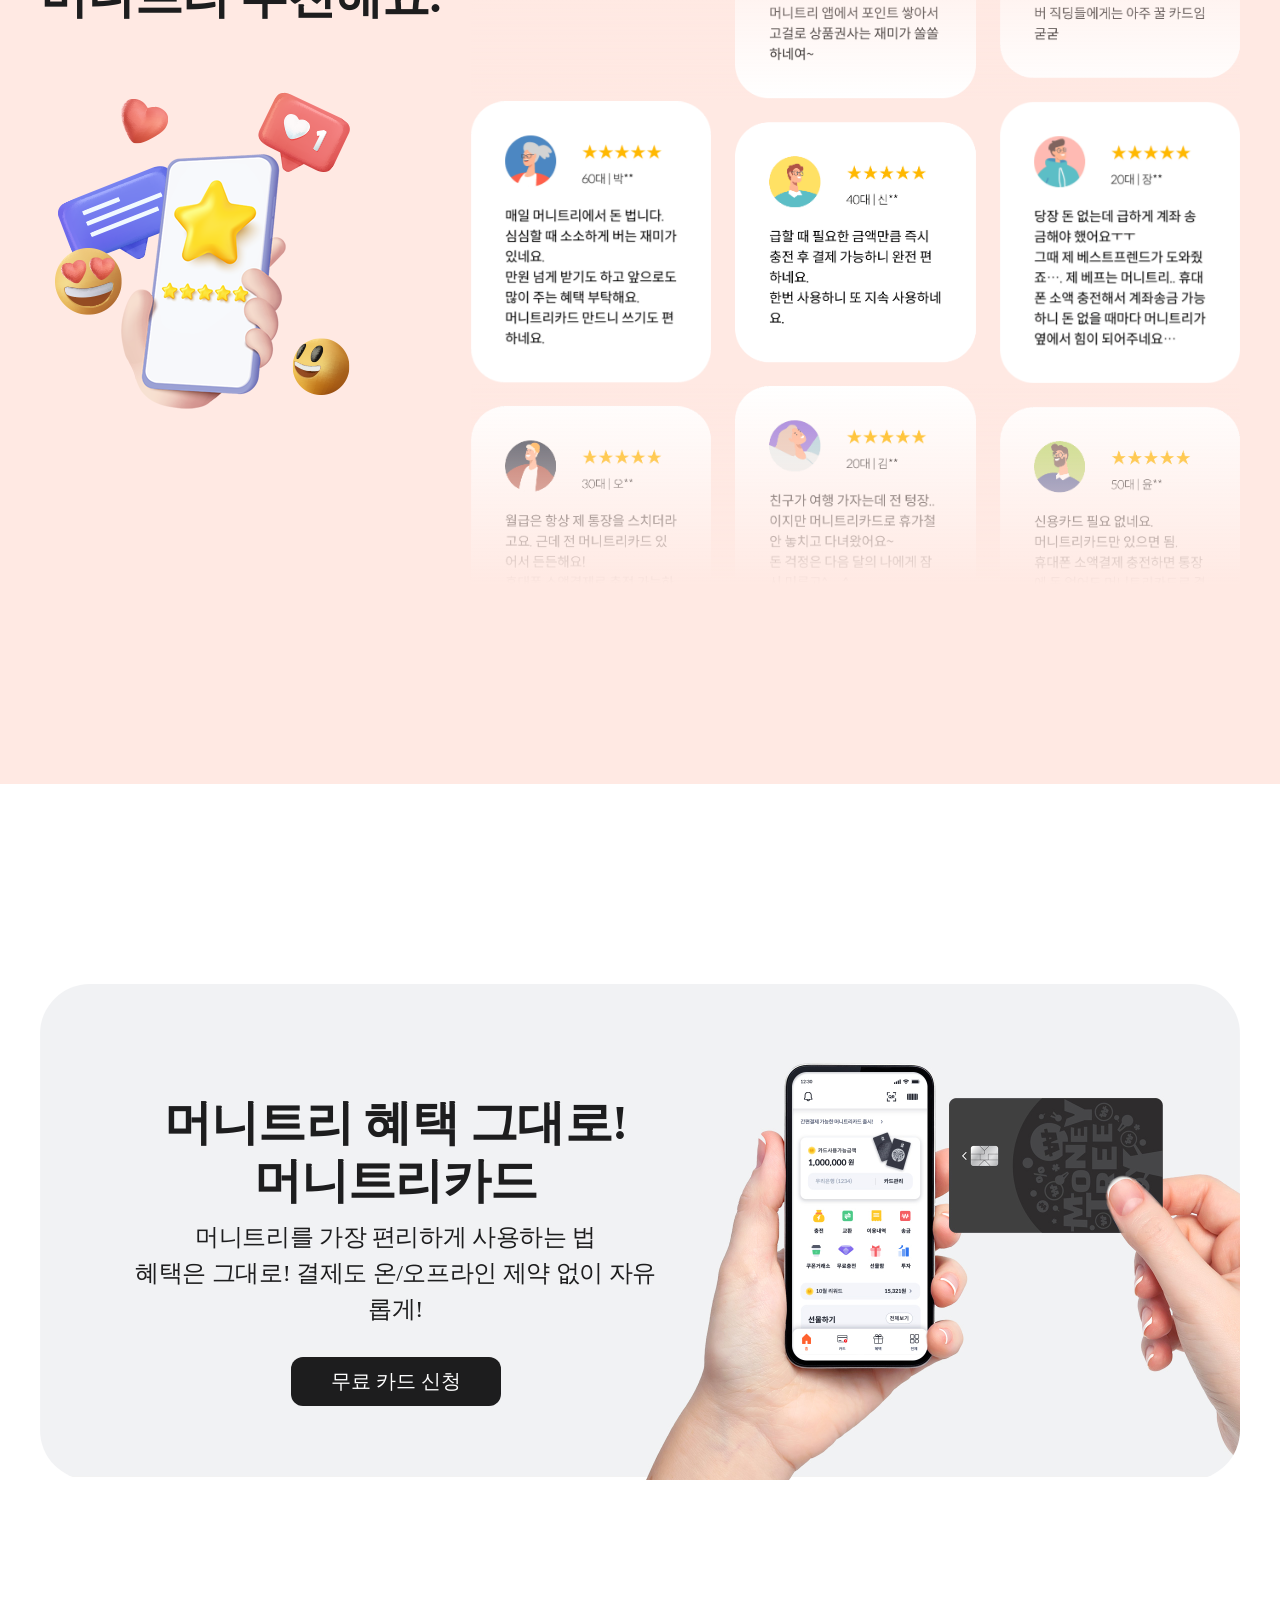
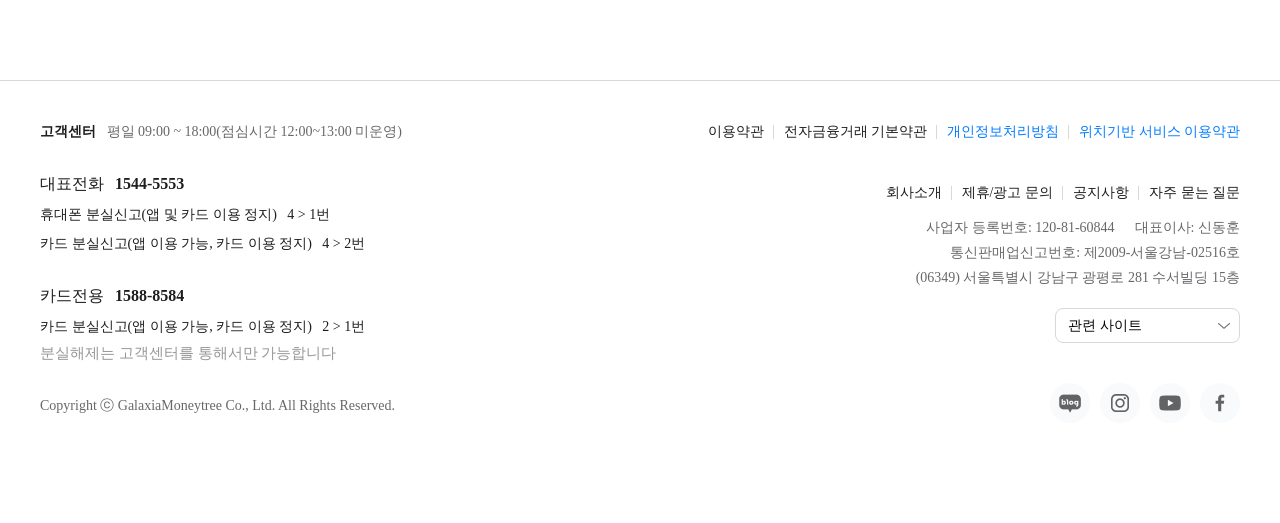
==== commit 0748a3ca: "완료" ====
--- a/index.html
+++ b/index.html
@@ -20,7 +20,7 @@
                 duration: 800
             });
 
-            $('.section-03 .item_wrap .item a').on('click', function(){
+            $('.section-03 .item_wrap .item a').on('click', function () {
                 var $item = $(this).closest('.item');
                 $item.find('.item_active').toggleClass('active');
                 $(this).toggleClass('rotate');
@@ -71,8 +71,12 @@
                 speed: 5000,
                 loop: true,
             });//review_slide
+
+            $('.site').on('click', function(){
+                $('.list').toggleClass('active');
+                $('.arrow').toggleClass('flip');
+            });//관련사이트 버튼
         });//script end
-
     </script>
 </head>
 
@@ -487,7 +491,7 @@
                 </div><!-- .title end -->
 
                 <div class="image">
-                    <img src="img/section05_img.png" alt="7,000개의 리뷰 머니트리 추천해요.">
+                    <img src="img/section05.png" alt="7,000개의 리뷰 머니트리 추천해요.">
                 </div><!-- .image end -->
             </div><!-- .text_wrap end -->
 
@@ -551,6 +555,105 @@
             </div><!-- .text_wrap end -->
         </div><!-- .inner end -->
     </section><!-- .section-06 end -->
+
+    <footer class="footer">
+        <div class="inner">
+            <div class="left_info">
+                <div>
+                    <span class="bold">고객센터</span>
+                    <span class="gray">평일 09:00 ~ 18:00(점심시간 12:00~13:00 미운영)</span>
+                </div>
+
+                <div>
+                    <div class="T_info">
+                        <span class="name">대표전화</span>
+                        <span class="bold">1544-5553</span>
+                    </div><!-- .T_info end -->
+
+                    <ul class="sub_info">
+                        <li>
+                            <span class="thin">휴대폰 분실신고(앱 및 카드 이용 정지)</span>
+                            <span class="bold_02">4 > 1번</span>
+                        </li>
+
+                        <li>
+                            <span class="thin">카드 분실신고(앱 이용 가능, 카드 이용 정지)</span>
+                            <span class="bold_02">4 > 2번</span>
+                        </li>
+                    </ul><!-- .sub_info end -->
+                </div>
+
+                <div>
+                    <div class="T_info">
+                        <span class="name">카드전용</span>
+                        <span class="bold">1588-8584</span>
+                    </div><!-- .T_info end -->
+
+                    <ul class="sub_info">
+                        <li>
+                            <span class="thin">카드 분실신고(앱 이용 가능, 카드 이용 정지)</span>
+                            <span class="bold_02">2 > 1번</span>
+                        </li>
+
+                        <p class="thin">분실해제는 고객센터를 통해서만 가능합니다</p>
+                    </ul><!-- .sub_info end -->
+                </div>
+
+                <div>
+                    <sapn class="copy gray thin">
+                        Copyright ⓒ GalaxiaMoneytree Co., Ltd. All Rights Reserved.
+                    </sapn>
+                </div>
+            </div><!-- .left_info end -->
+
+            <div class="right_info">
+                <ul class="legal">
+                    <li><a href="#">이용약관</a></li>
+                    <li><a href="#">전자금융거래 기본약관</a></li>
+                    <li><a href="#" class="blue">개인정보처리방침</a></li>
+                    <li><a href="#" class="blue">위치기반 서비스 이용약관</a></li>
+                </ul><!-- .legal end -->
+
+                <ul class="legal">
+                    <li><a href="#">회사소개</a></li>
+                    <li><a href="#">제휴/광고 문의</a></li>
+                    <li><a href="#">공지사항</a></li>
+                    <li><a href="#">자주 묻는 질문</a></li>
+                </ul><!-- .legal end -->
+
+                <div class="cop_info">
+                    <div>
+                        <span class="gray">사업자 등록번호: 120-81-60844</span>
+                        <span class="gray">대표이사: 신동훈</span>
+                    </div>
+
+                    <span class="gray">통신판매업신고번호: 제2009-서울강남-02516호</span>
+                    <span class="gray">(06349) 서울특별시 강남구 광평로 281 수서빌딩 15층</span>
+                </div><!-- .cop_info end -->
+
+                <div class="relate_site">
+                    <button type="button" class="site">
+                        <p>관련 사이트</p>
+                        <img class="arrow" src="img/icon_arrow_down.png" alt="">
+                    </button><!-- .site end -->
+
+                    <ul class="list">
+                        <li><a href="#">빌게이트</a></li>
+                        <li><a href="#">캐시게이트</a></li>
+                        <li><a href="#">갤럭시아콘</a></li>
+                        <li><a href="#">메타갤럭시아</a></li>
+                    </ul>
+                </div><!-- .relate_site end -->
+
+                <ul class="sns_wrap">
+                    <li><a href="#"><span class="icon_01"></span></a></li>
+                    <li><a href="#"><span class="icon_02"></span></a></li>
+                    <li><a href="#"><span class="icon_03"></span></a></li>
+                    <li><a href="#"><span class="icon_04"></span></a></li>
+                </ul><!-- .sns_wrap end -->
+            </div><!-- .right_info end -->
+        </div><!-- .inner end -->
+    </footer><!-- .footer end -->
 </body>
 
 </html>
--- a/css/main.css
+++ b/css/main.css
@@ -31,6 +31,7 @@
 
 .section .inner {
     max-width: 1230px;
+    width: 100%;
     margin: 0 auto;
     padding: 0 15px;
 }
@@ -77,7 +78,7 @@
     width: 100%;
     height: 100%;
 
-    margin: 0 340px;
+    margin: 0 auto;
     padding: 0 15px;
     display: flex;
     align-items: center;
@@ -151,7 +152,6 @@
 
 /* .main_visual */
 .main_visual {
-    width: 100vw;
     position: relative;
     padding-top: 100px;
     overflow-x: hidden;
@@ -473,6 +473,7 @@
 .section-03 .item_wrap .item .item_active.active {
     opacity: 1;
 }
+
 .section-03 .item_wrap .item .item_active div {
     height: 100%;
     display: flex;
@@ -480,6 +481,7 @@
     align-items: center;
     justify-content: center;
 }
+
 .section-03 .item_wrap .item:last-of-type .item_active div {
     justify-content: space-between;
 }
@@ -579,9 +581,9 @@
     background-image: linear-gradient(to bottom, rgba(255, 233, 227, 0), #ffe9e3);
 }
 
-.section-05 .review_slide {}
-
-.section-05 .review_slide .slide {}
+.section-05 .review_slide .slide {
+    transition-timing-function: linear;
+}
 
 .section-05 .review_slide .review_item {
     border-radius: 40px;
@@ -614,111 +616,314 @@
     overflow: hidden;
 }
 
-.section-06 blockquote,
-body,
-canvas,
-caption,
-center,
-cite,
-code,
-dd,
-del,
-details,
-dfn,
-div,
-dl,
-dt,
-em,
-embed,
-fieldset,
-figcaption,
-figure,
-footer,
-form,
-h1,
-h2,
-h3,
-h4,
-h5,
-h6,
-header,
-hgroup,
-html,
-i,
-iframe,
-img,
-ins,
-kbd,
-label,
-legend,
-li,
-main,
-mark,
-menu,
-nav,
-object,
-ol,
-output,
-p,
-pre,
-q,
-ruby,
-s,
-samp,
-section,
-small,
-span,
-strike,
-strong,
-sub,
-summary,
-sup,
-table,
-tbody,
-td,
-tfoot,
-th,
-thead,
-time,
-tr,
-tt,
-u,
-ul,
-var,
-video {
-    margin: 0;
-
-    .inner .image img {
-        width: 100%;
-        height: 100%;
-        object-fit: cover;
-        display: block;
-    }
-
-    .section-06 .inner .title {
-        max-width: 711px;
-        width: 100%;
-        position: absolute;
-        top: 0;
-        left: 15px;
-        padding: 110px 90px;
-        flex-shrink: 0;
-
-        text-align: center;
-    }
-
-    .section-06 .inner .title h3 {
-        line-height: 1.2;
-        letter-spacing: -0.7px;
-    }
-
-    .section-06 .inner .title p {
-        margin-top: 10px;
-        font-size: 24px;
-        letter-spacing: -0.36px;
-    }
-
-    .section-06 .inner .title a {
-        margin-top: 30px;
-        line-height: 1.25;
-    }+.inner .image img {
+    width: 100%;
+    height: 100%;
+    object-fit: cover;
+    display: block;
+}
+
+.section-06 .inner .title {
+    max-width: 711px;
+    width: 100%;
+    position: absolute;
+    top: 0;
+    left: 15px;
+    padding: 110px 90px;
+    flex-shrink: 0;
+
+    text-align: center;
+}
+
+.section-06 .inner .title h3 {
+    line-height: 1.2;
+    letter-spacing: -0.7px;
+}
+
+.section-06 .inner .title p {
+    margin-top: 10px;
+    font-size: 24px;
+    letter-spacing: -0.36px;
+}
+
+.section-06 .inner .title a {
+    margin-top: 30px;
+    line-height: 1.25;
+}
+
+/* footer */
+.footer {
+    border-top: 1px solid #d7d7dc;
+    padding: 40px 0 100px 0;
+}
+
+.footer .inner {
+    max-width: 1230px;
+    margin: 0 auto;
+    padding: 0 15px;
+    display: flex;
+    justify-content: space-between;
+
+    font-size: 14px;
+}
+
+.footer .inner .left_info,
+.footer .inner .right_info {
+    width: 50%;
+}
+
+.footer .inner .left_info>div {
+    margin-bottom: 30px;
+}
+
+.footer .inner .left_info>div:last-child {
+    margin-bottom: 0;
+}
+
+.footer .inner .left_info span {
+    display: inline-block;
+    margin-right: 7px;
+}
+
+.footer .inner .left_info .bold {
+    font-weight: 700;
+}
+
+.footer .inner .left_info .bold_02 {
+    font-weight: 500;
+}
+
+.footer .inner .left_info .thin {
+    font-weight: 300;
+}
+
+.footer .inner .gray {
+    color: #68686c;
+}
+
+.footer .inner .right_info .blue {
+    color: #007aff;
+    font-weight: 500;
+}
+
+.footer .inner .left_info .T_info {
+    font-size: 16px;
+}
+
+.footer .inner .left_info .sub_info li {
+    margin-top: 8px;
+}
+
+.footer .inner .left_info .sub_info p {
+    color: #979798;
+    font-size: 15px;
+    margin-top: 5px;
+}
+
+.footer .right_info {
+    display: flex;
+    flex-direction: column;
+    align-items: flex-end;
+}
+
+.footer .right_info .legal {
+    display: flex;
+    justify-content: flex-end;
+}
+
+.footer .right_info .legal li {
+    margin-right: 10px;
+    transition: 0.3s;
+}
+
+.footer .right_info .legal .blue a:hover {
+    text-decoration-color: #007aff;
+}
+
+.footer .right_info .legal li a:hover {
+    text-decoration: underline;
+}
+
+.footer .right_info .legal a {
+    position: relative;
+    padding-right: 10px;
+}
+
+.footer .right_info .legal a::before {
+    content: '';
+    display: block;
+    width: 1px;
+    height: 14px;
+    background-color: #d7d7dc;
+
+    position: absolute;
+    top: 50%;
+    right: 0;
+    transform: translateY(-50%);
+}
+
+.footer .right_info .legal li:last-child {
+    margin-right: 0;
+}
+
+.footer .right_info .legal li:last-child a::before {
+    display: none;
+}
+
+.footer .right_info .legal li:last-child a {
+    padding-right: 0;
+}
+
+.footer .right_info .legal:nth-child(2) {
+    margin-top: 40px;
+}
+
+.footer .right_info .cop_info {
+    margin: 10px 0 20px 0;
+}
+
+.footer .right_info .cop_info {
+    display: flex;
+    flex-direction: column;
+    align-items: flex-end;
+}
+
+.footer .right_info .cop_info span {
+    margin-top: 4px;
+}
+
+.footer .right_info .cop_info div {
+    display: flex;
+    column-gap: 20px;
+}
+
+.footer .right_info .cop_info div span {
+    display: block;
+}
+
+.footer .right_info .relate_site button {
+    display: flex;
+    align-items: center;
+    justify-content: space-between;
+    width: 185px;
+    height: 35px;
+    border: 1px solid #d7d7dc;
+    border-radius: 8px;
+    background-color: transparent;
+    padding: 0 9px 0 12px;
+    cursor: pointer;
+}
+
+.footer .right_info .relate_site p {
+    font-size: 14px;
+    font-weight: 500;
+}
+
+.footer .right_info .relate_site {
+    position: relative;
+}
+
+.footer .right_info .relate_site button img {
+    width: 12px;
+    transition: 0.3s;
+}
+
+.footer .right_info .relate_site ul {
+    width: 100%;
+    border: 1px solid #d7d7dc;
+    background-color: #fff;
+    border-radius: 10px;
+    padding: 10px 0;
+
+    position: absolute;
+    bottom: calc(100% + 2px);
+    left: 0;
+    transform: scaleY(0);
+    transform-origin: bottom;
+    transition: 0.3s;
+}
+
+.footer .right_info .relate_site ul li {
+    padding: 5px 9px 5px 12px;
+}
+
+.footer .right_info .sns_wrap {
+    display: flex;
+    column-gap: 10px;
+    margin-top: 40px;
+}
+
+.footer .right_info .sns_wrap a {
+    display: flex;
+    align-items: center;
+    justify-content: center;
+    width: 100%;
+    height: 100%;
+    width: 40px;
+    height: 40px;
+    background-color: #f9fafb;
+    border-radius: 50%;
+    transition: 0.3s;
+}
+
+.footer .right_info .sns_wrap span {
+    width: 24px;
+    height: 24px;
+    background-color: #636363;
+
+    mask-repeat: no-repeat;
+    -webkit-mask-repeat: no-repeat;
+    mask-size: contain;
+    -webkit-mask-size: contain;
+    mask-position: center;
+    -webkit-mask-position: center;
+    transition: 0.3s;
+}
+
+.footer .right_info .sns_wrap .icon_01 {
+    mask-image: url('../img/blog.png');
+    -webkit-mask-image: url('../img/blog.png');
+}
+
+.footer .right_info .sns_wrap .icon_02 {
+    mask-image: url('../img/insta.png');
+    -webkit-mask-image: url('../img/insta.png');
+}
+
+.footer .right_info .sns_wrap .icon_03 {
+    mask-image: url('../img/youtube.png');
+    -webkit-mask-image: url('../img/youtube.png');
+}
+
+.footer .right_info .sns_wrap .icon_04 {
+    mask-image: url('../img/facebook.png');
+    -webkit-mask-image: url('../img/facebook.png');
+}
+
+.footer .right_info .sns_wrap a:hover span {
+    background-color: #fff;
+}
+
+.footer .right_info .sns_wrap li:first-child a:hover {
+    background-color: #03c75a;
+}
+
+.footer .right_info .sns_wrap li:nth-child(2) a:hover {
+    background-color: #1d1d1e;
+}
+
+.footer .right_info .sns_wrap li:nth-child(3) a:hover {
+    background-color: #ff0000;
+}
+
+.footer .right_info .sns_wrap li:nth-child(4) a:hover {
+    background-color: #0863f7;
+}
+
+.footer .right_info .relate_site ul.active {
+    transform: scaleY(1);
+}
+
+.footer .right_info .relate_site button .arrow.flip {
+    transform: rotate(180deg);
+}
